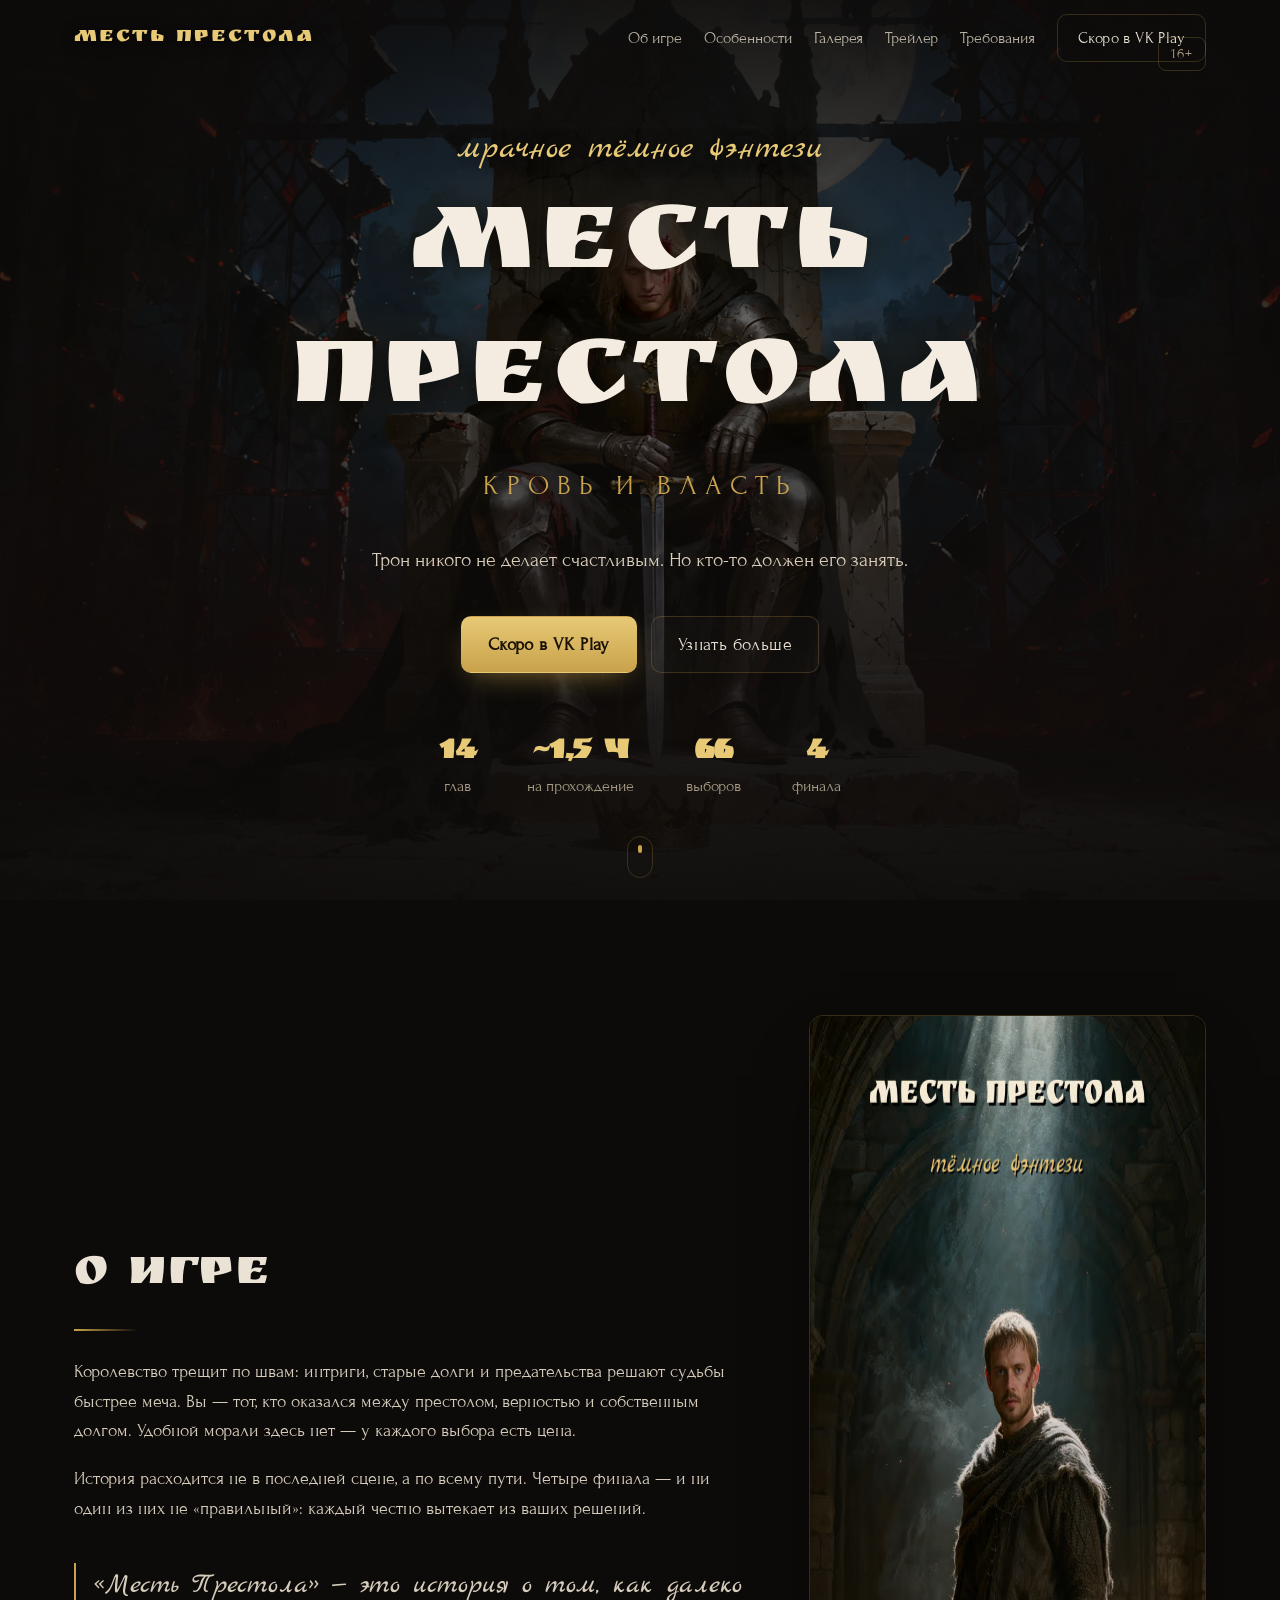
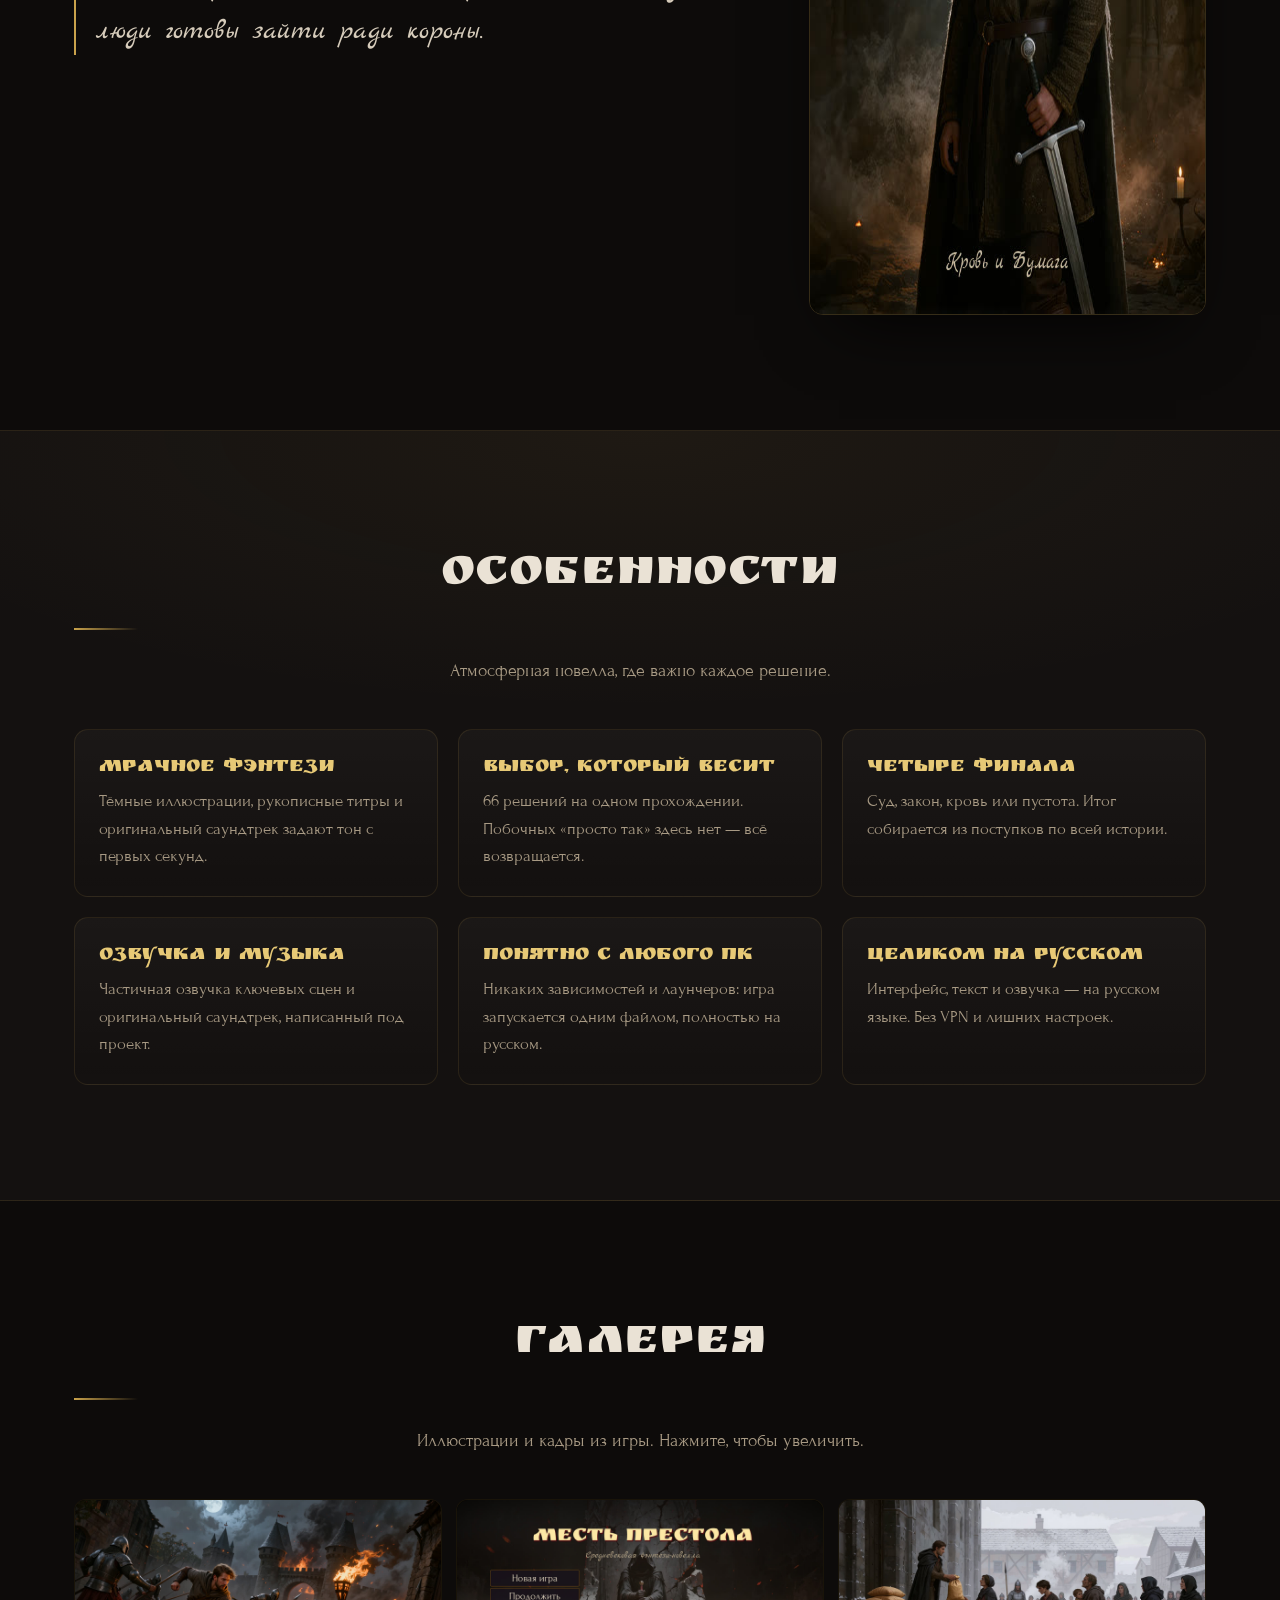
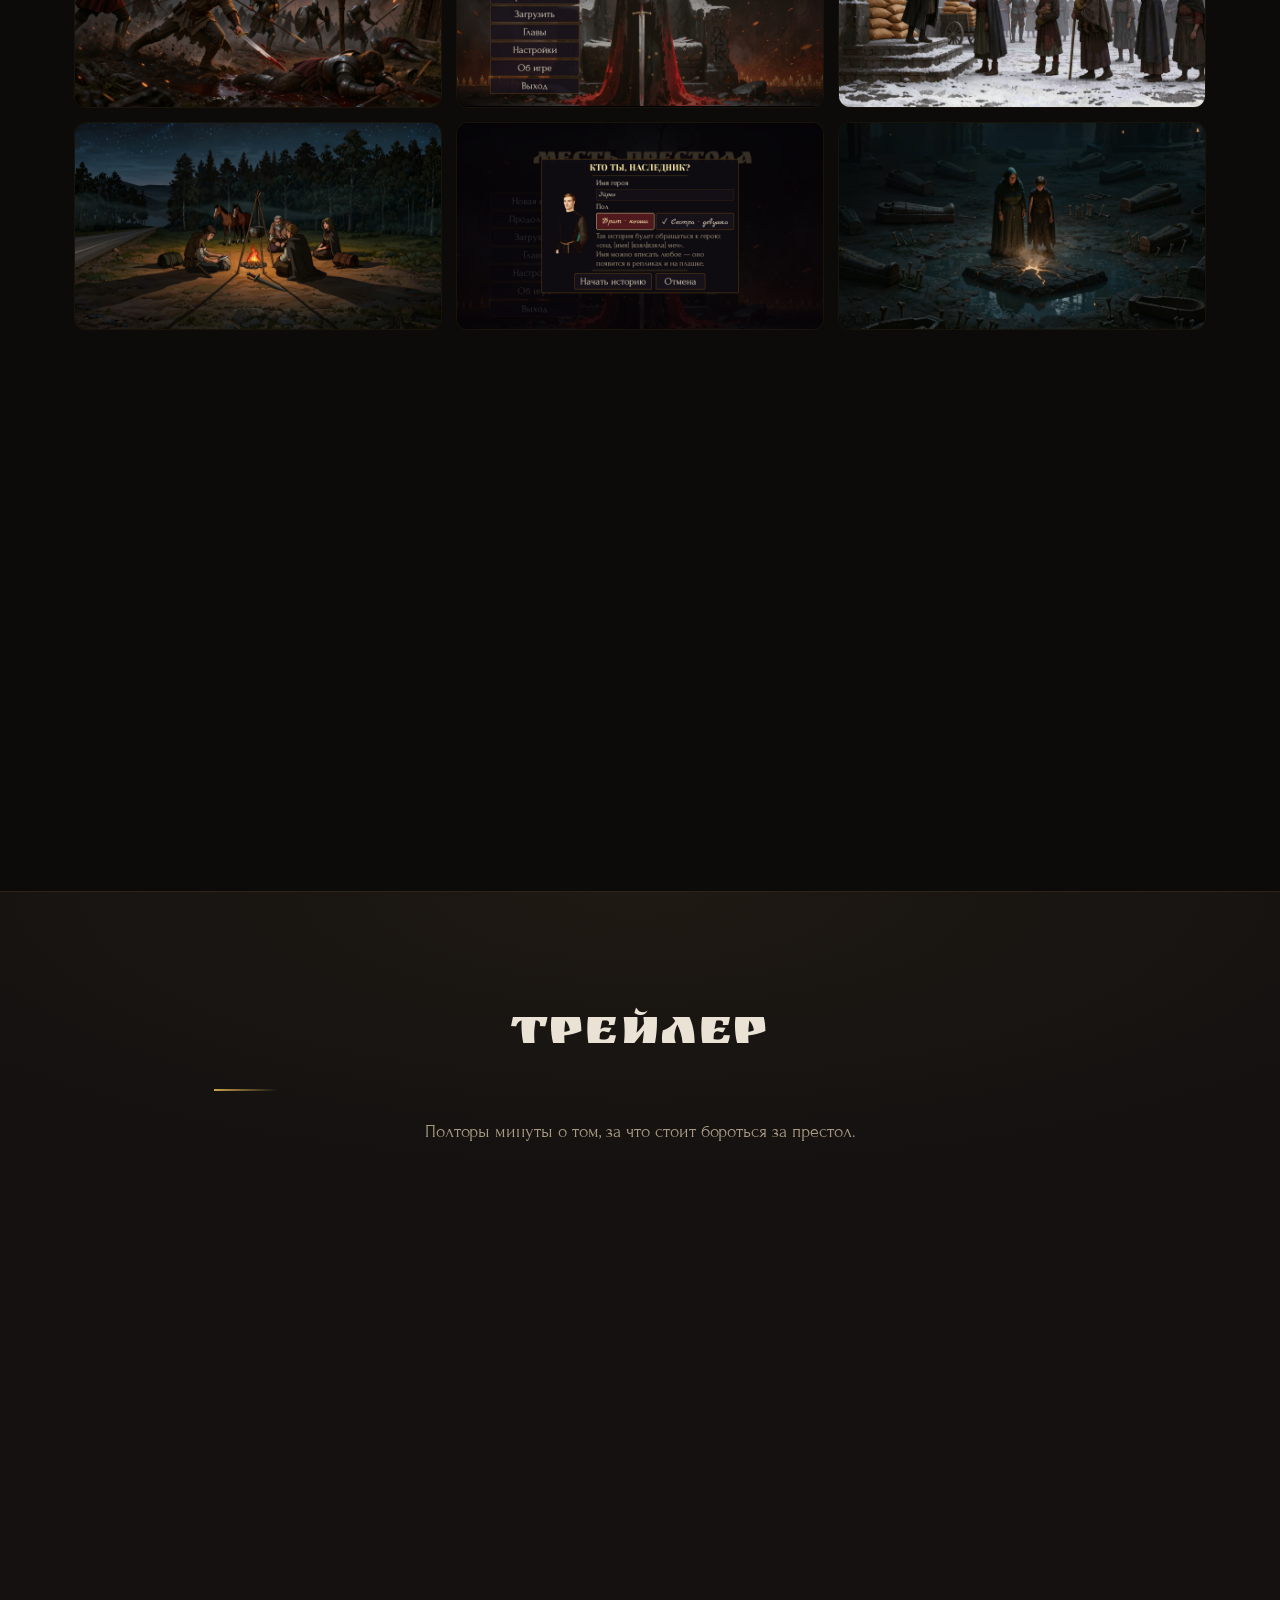
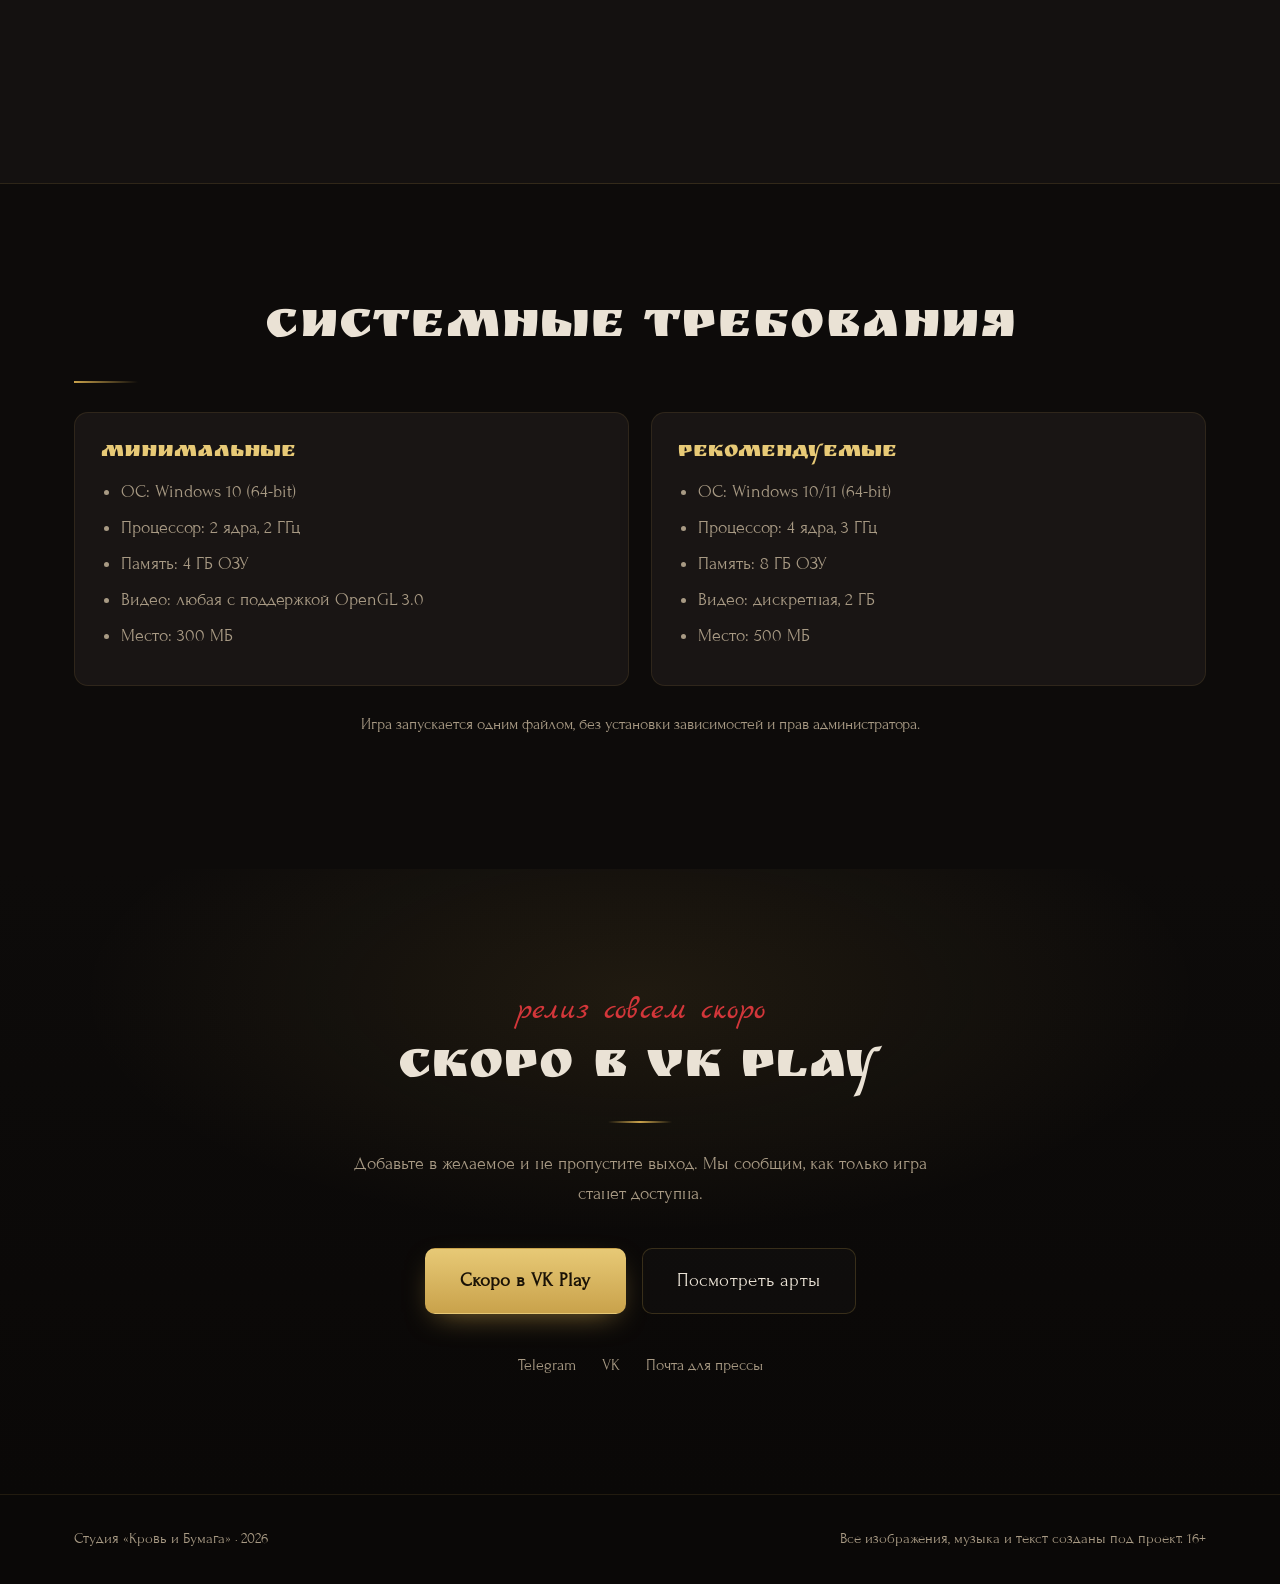
==== index.html @ c8315a7a "Сайт игры Месть Престола: лендинг, арты, трейлер" ====
<!DOCTYPE html>
<html lang="ru">
<head>
<meta charset="utf-8">
<meta name="viewport" content="width=device-width, initial-scale=1">
<title>Месть Престола — визуальная новелла в мрачном тёмном фэнтези</title>
<meta name="description" content="«Месть Престола» — визуальная новелла в мрачном тёмном фэнтези. 14 глав, 66 выборов, 4 финала. Скоро на ПК в VK Play. Студия «Кровь и Бумага».">
<meta name="theme-color" content="#0d0b0a">

<meta property="og:type" content="website">
<meta property="og:title" content="Месть Престола — мрачное тёмное фэнтези">
<meta property="og:description" content="14 глав, 66 выборов, 4 финала. Скоро на ПК в VK Play.">
<meta property="og:image" content="assets/img/og.jpg">
<meta property="og:locale" content="ru_RU">
<meta name="twitter:card" content="summary_large_image">

<link rel="icon" href="assets/img/favicon.png" type="image/png">
<link rel="preload" as="image" href="assets/img/hero.jpg">
<link rel="stylesheet" href="styles.css">
</head>
<body>

<header class="site-header" id="siteHeader">
  <div class="wrap header-inner">
    <a class="logo" href="#top">МЕСТЬ&nbsp;ПРЕСТОЛА</a>
    <nav class="nav" id="nav">
      <a href="#about">Об игре</a>
      <a href="#features">Особенности</a>
      <a href="#gallery">Галерея</a>
      <a href="#trailer">Трейлер</a>
      <a href="#req">Требования</a>
    </nav>
    <a class="btn btn-head" href="#soon">Скоро в VK Play</a>
    <button class="burger" id="burger" aria-label="Меню" aria-expanded="false">
      <span></span><span></span><span></span>
    </button>
  </div>
</header>

<main id="top">

  <!-- HERO -->
  <section class="hero" id="hero">
    <div class="hero-bg">
      <img src="assets/img/hero.jpg" alt="Герой «Мести Престола» с мечом в тронном зале" width="1920" height="1080" fetchpriority="high">
    </div>
    <div class="hero-shade"></div>
    <div class="wrap hero-inner">
      <div class="badge-age" title="Возрастной рейтинг">16+</div>
      <p class="hero-kicker">мрачное тёмное фэнтези</p>
      <h1 class="hero-title">МЕСТЬ ПРЕСТОЛА</h1>
      <p class="hero-tag">Кровь и Власть</p>
      <p class="hero-sub">Трон никого не делает счастливым. Но кто-то должен его занять.</p>
      <div class="hero-cta">
        <a class="btn btn-primary" href="#soon">Скоро в VK Play</a>
        <a class="btn btn-ghost" href="#about">Узнать больше</a>
      </div>
      <ul class="hero-facts">
        <li><b>14</b> глав</li>
        <li><b>~1,5&nbsp;ч</b> на прохождение</li>
        <li><b>66</b> выборов</li>
        <li><b>4</b> финала</li>
      </ul>
    </div>
    <a class="scroll-hint" href="#about" aria-label="Листать вниз"></a>
  </section>

  <!-- ABOUT -->
  <section class="section" id="about">
    <div class="wrap about-grid">
      <div class="about-text reveal">
        <h2 class="h2">О игре</h2>
        <p>Королевство трещит по швам: интриги, старые долги и предательства решают
          судьбы быстрее меча. Вы — тот, кто оказался между престолом, верностью и
          собственным долгом. Удобной морали здесь нет — у каждого выбора есть цена.</p>
        <p>История расходится не в последней сцене, а по всему пути. Четыре финала —
          и ни один из них не «правильный»: каждый честно вытекает из ваших решений.</p>
        <p class="quote">«Месть Престола» — это история о том, как далеко люди готовы
          зайти ради короны.</p>
      </div>
      <div class="about-card reveal">
        <img src="assets/img/cover.jpg" alt="Обложка игры «Месть Престола»" width="600" height="900" loading="lazy">
      </div>
    </div>
  </section>

  <!-- FEATURES -->
  <section class="section section-alt" id="features">
    <div class="wrap">
      <h2 class="h2 center">Особенности</h2>
      <p class="lead center">Атмосферная новелла, где важно каждое решение.</p>
      <div class="cards">
        <article class="card reveal"><h3>Мрачное фэнтези</h3><p>Тёмные иллюстрации, рукописные титры и оригинальный саундтрек задают тон с первых секунд.</p></article>
        <article class="card reveal"><h3>Выбор, который весит</h3><p>66 решений на одном прохождении. Побочных «просто так» здесь нет — всё возвращается.</p></article>
        <article class="card reveal"><h3>Четыре финала</h3><p>Суд, закон, кровь или пустота. Итог собирается из поступков по всей истории.</p></article>
        <article class="card reveal"><h3>Озвучка и музыка</h3><p>Частичная озвучка ключевых сцен и оригинальный саундтрек, написанный под проект.</p></article>
        <article class="card reveal"><h3>Понятно с любого ПК</h3><p>Никаких зависимостей и лаунчеров: игра запускается одним файлом, полностью на русском.</p></article>
        <article class="card reveal"><h3>Целиком на русском</h3><p>Интерфейс, текст и озвучка — на русском языке. Без VPN и лишних настроек.</p></article>
      </div>
    </div>
  </section>

  <!-- GALLERY -->
  <section class="section" id="gallery">
    <div class="wrap">
      <h2 class="h2 center">Галерея</h2>
      <p class="lead center">Иллюстрации и кадры из игры. Нажмите, чтобы увеличить.</p>
      <div class="gallery">
        <button class="shot reveal" data-full="assets/img/art_battle.jpg"><img src="assets/img/art_battle.jpg" alt="Арт: битва" width="1600" height="904" loading="lazy"></button>
        <button class="shot reveal" data-full="assets/img/shot_menu.jpg"><img src="assets/img/shot_menu.jpg" alt="Главное меню игры" width="1600" height="900" loading="lazy"></button>
        <button class="shot reveal" data-full="assets/img/art_grain.jpg"><img src="assets/img/art_grain.jpg" alt="Арт: раздача зерна" width="1600" height="904" loading="lazy"></button>
        <button class="shot reveal" data-full="assets/img/art_campfire.jpg"><img src="assets/img/art_campfire.jpg" alt="Арт: лагерь у костра" width="1600" height="904" loading="lazy"></button>
        <button class="shot reveal" data-full="assets/img/shot_hero.jpg"><img src="assets/img/shot_hero.jpg" alt="Экран выбора героя" width="1600" height="900" loading="lazy"></button>
        <button class="shot reveal" data-full="assets/img/art_crypt.jpg"><img src="assets/img/art_crypt.jpg" alt="Арт: крипта под троном" width="1600" height="904" loading="lazy"></button>
        <button class="shot reveal" data-full="assets/img/shot_chapters.jpg"><img src="assets/img/shot_chapters.jpg" alt="Экран списка глав" width="1600" height="900" loading="lazy"></button>
        <button class="shot reveal" data-full="assets/img/art_ritual.jpg"><img src="assets/img/art_ritual.jpg" alt="Арт: ритуал" width="1600" height="904" loading="lazy"></button>
        <button class="shot reveal" data-full="assets/img/shot_prolog.jpg"><img src="assets/img/shot_prolog.jpg" alt="Кадр: пролог" width="1600" height="900" loading="lazy"></button>
        <button class="shot reveal" data-full="assets/img/art_dawn.jpg"><img src="assets/img/art_dawn.jpg" alt="Арт: рассвет над королевством" width="1600" height="904" loading="lazy"></button>
        <button class="shot reveal" data-full="assets/img/shot_finalm.jpg"><img src="assets/img/shot_finalm.jpg" alt="Кадр: финал за героя" width="1600" height="900" loading="lazy"></button>
        <button class="shot reveal" data-full="assets/img/shot_finalf.jpg"><img src="assets/img/shot_finalf.jpg" alt="Кадр: финал за героиню" width="1600" height="900" loading="lazy"></button>
      </div>
    </div>
  </section>

  <!-- TRAILER -->
  <section class="section section-alt" id="trailer">
    <div class="wrap narrow">
      <h2 class="h2 center">Трейлер</h2>
      <p class="lead center">Полторы минуты о том, за что стоит бороться за престол.</p>
      <div class="video-wrap reveal">
        <video controls preload="metadata" poster="assets/img/hero.jpg" width="1920" height="1080">
          <source src="assets/trailer.mp4" type="video/mp4">
          Ваш браузер не поддерживает видео. <a href="assets/trailer.mp4">Скачать трейлер</a>.
        </video>
      </div>
    </div>
  </section>

  <!-- REQ -->
  <section class="section" id="req">
    <div class="wrap">
      <h2 class="h2 center">Системные требования</h2>
      <div class="req-grid">
        <div class="req reveal">
          <h3>Минимальные</h3>
          <ul>
            <li>ОС: Windows 10 (64-bit)</li>
            <li>Процессор: 2 ядра, 2 ГГц</li>
            <li>Память: 4 ГБ ОЗУ</li>
            <li>Видео: любая с поддержкой OpenGL 3.0</li>
            <li>Место: 300 МБ</li>
          </ul>
        </div>
        <div class="req reveal">
          <h3>Рекомендуемые</h3>
          <ul>
            <li>ОС: Windows 10/11 (64-bit)</li>
            <li>Процессор: 4 ядра, 3 ГГц</li>
            <li>Память: 8 ГБ ОЗУ</li>
            <li>Видео: дискретная, 2 ГБ</li>
            <li>Место: 500 МБ</li>
          </ul>
        </div>
      </div>
      <p class="req-note">Игра запускается одним файлом, без установки зависимостей и прав администратора.</p>
    </div>
  </section>

  <!-- SOON / CTA -->
  <section class="section soon" id="soon">
    <div class="wrap narrow center">
      <p class="soon-kicker">релиз совсем скоро</p>
      <h2 class="h2">Скоро в VK Play</h2>
      <p class="lead">Добавьте в желаемое и не пропустите выход. Мы сообщим, как только игра станет доступна.</p>
      <div class="soon-cta">
        <a class="btn btn-primary btn-lg" href="#" data-placeholder="vkplay">Скоро в VK Play</a>
        <a class="btn btn-ghost btn-lg" href="#gallery">Посмотреть арты</a>
      </div>
      <div class="contacts">
        <a href="#" data-placeholder="tg">Telegram</a>
        <a href="#" data-placeholder="vk">VK</a>
        <a href="#" data-placeholder="mail">Почта для прессы</a>
      </div>
    </div>
  </section>

</main>

<footer class="site-footer">
  <div class="wrap footer-inner">
    <p>Студия «Кровь и Бумага» · 2026</p>
    <p class="muted">Все изображения, музыка и текст созданы под проект. 16+</p>
  </div>
</footer>

<!-- LIGHTBOX -->
<div class="lightbox" id="lightbox" hidden>
  <button class="lb-close" id="lbClose" aria-label="Закрыть">&times;</button>
  <button class="lb-prev" id="lbPrev" aria-label="Предыдущий">&#10094;</button>
  <img id="lbImg" src="" alt="">
  <button class="lb-next" id="lbNext" aria-label="Следующий">&#10095;</button>
</div>

<script src="script.js"></script>
</body>
</html>
---- styles.css ----
/* ===== Месть Престола — лендинг ===== */

@font-face{
  font-family:'Ruslan Display';
  src:url('assets/fonts/RuslanDisplay-Regular.ttf') format('truetype');
  font-display:swap; font-weight:400;
}
@font-face{
  font-family:'Forum';
  src:url('assets/fonts/Forum-Regular.ttf') format('truetype');
  font-display:swap; font-weight:400;
}
@font-face{
  font-family:'Marck Script';
  src:url('assets/fonts/MarckScript-Regular.ttf') format('truetype');
  font-display:swap; font-weight:400;
}

:root{
  --bg:#0d0b0a;
  --bg2:#141110;
  --panel:#191514;
  --ink:#eae2d5;
  --muted:#a89a84;
  --gold:#c9a24b;
  --gold-hi:#e7c976;
  --blood:#7c2022;
  --line:rgba(201,162,75,.22);
  --line-soft:rgba(201,162,75,.12);
  --wrap:1180px;
  --radius:14px;
}

*,*::before,*::after{box-sizing:border-box}
html{scroll-behavior:smooth}
body{
  margin:0;
  background:var(--bg);
  color:var(--ink);
  font-family:'Forum',Georgia,serif;
  font-size:18px;
  line-height:1.65;
  -webkit-font-smoothing:antialiased;
  overflow-x:hidden;
}
img,video{max-width:100%;display:block}
a{color:inherit;text-decoration:none}
button{font:inherit;color:inherit;background:none;border:0;cursor:pointer}

.wrap{width:100%;max-width:var(--wrap);margin:0 auto;padding:0 24px}
.wrap.narrow{max-width:900px}
.center{text-align:center}

h1,h2,h3{font-family:'Ruslan Display','Forum',serif;font-weight:400;line-height:1.12;margin:0 0 .5em}
.h2{font-size:clamp(30px,4.4vw,52px);color:var(--ink);letter-spacing:.5px}
.h2::after{content:'';display:block;width:64px;height:2px;margin-top:.45em;
  background:linear-gradient(90deg,var(--gold),transparent)}
.center .h2::after{margin-left:auto;margin-right:auto;
  background:linear-gradient(90deg,transparent,var(--gold),transparent)}

.lead{color:var(--muted);max-width:60ch;margin:0 auto 2.2em}
.section{padding:clamp(64px,9vw,120px) 0}
.section-alt{background:
  radial-gradient(1200px 400px at 50% 0, rgba(201,162,75,.06), transparent 70%),
  var(--bg2);
  border-top:1px solid var(--line-soft);
  border-bottom:1px solid var(--line-soft)}

/* ---------- Кнопки ---------- */
.btn{
  display:inline-flex;align-items:center;justify-content:center;gap:.5em;
  padding:13px 26px;border-radius:10px;letter-spacing:.4px;
  border:1px solid var(--line);transition:.25s ease;white-space:nowrap;
}
.btn-primary{
  background:linear-gradient(180deg,var(--gold-hi),var(--gold));
  color:#1a1206;font-weight:600;border-color:transparent;
  box-shadow:0 10px 30px -12px rgba(201,162,75,.7);
}
.btn-primary:hover{filter:brightness(1.08);transform:translateY(-2px)}
.btn-ghost{color:var(--ink);background:rgba(255,255,255,.02)}
.btn-ghost:hover{border-color:var(--gold);color:var(--gold-hi)}
.btn-lg{padding:16px 34px;font-size:19px}

/* ---------- Шапка ---------- */
.site-header{
  position:fixed;inset:0 0 auto 0;z-index:60;
  transition:background .3s ease, box-shadow .3s ease, padding .3s ease;
  padding:14px 0;
}
.site-header.solid{
  background:rgba(13,11,10,.92);
  backdrop-filter:blur(10px);
  box-shadow:0 1px 0 var(--line-soft), 0 12px 30px -20px #000;
  padding:8px 0;
}
.header-inner{display:flex;align-items:center;gap:22px}
.logo{
  font-family:'Ruslan Display',serif;font-size:22px;letter-spacing:2px;
  color:var(--gold-hi);text-shadow:0 2px 14px rgba(0,0,0,.8);margin-right:auto;
}
.nav{display:flex;gap:22px;font-size:16px;color:#d9cfbd}
.nav a{opacity:.85;position:relative;padding:4px 0}
.nav a::after{content:'';position:absolute;left:0;right:100%;bottom:0;height:1px;
  background:var(--gold);transition:right .3s ease}
.nav a:hover{opacity:1;color:var(--gold-hi)}
.nav a:hover::after{right:0}
.btn-head{padding:10px 20px;font-size:16px}
.burger{display:none;width:42px;height:34px;position:relative}
.burger span{position:absolute;left:8px;right:8px;height:2px;background:var(--ink);transition:.3s}
.burger span:nth-child(1){top:10px}
.burger span:nth-child(2){top:16px}
.burger span:nth-child(3){top:22px}
.burger[aria-expanded="true"] span:nth-child(1){transform:translateY(6px) rotate(45deg)}
.burger[aria-expanded="true"] span:nth-child(2){opacity:0}
.burger[aria-expanded="true"] span:nth-child(3){transform:translateY(-6px) rotate(-45deg)}

/* ---------- Hero ---------- */
.hero{position:relative;min-height:100svh;display:flex;align-items:center;overflow:hidden}
.hero-bg{position:absolute;inset:0}
.hero-bg img{width:100%;height:100%;object-fit:cover;object-position:center 35%;
  animation:slow 26s ease-in-out infinite alternate}
@keyframes slow{from{transform:scale(1.04)}to{transform:scale(1.12)}}
.hero-shade{position:absolute;inset:0;background:
  radial-gradient(900px 600px at 50% 40%, rgba(13,11,10,.25), rgba(13,11,10,.75) 70%),
  linear-gradient(180deg, rgba(13,11,10,.86) 0%, rgba(13,11,10,.35) 32%, rgba(13,11,10,.9) 100%)}
.hero-inner{position:relative;z-index:2;text-align:center;padding-top:90px;padding-bottom:70px}
.badge-age{position:absolute;top:6px;right:24px;border:1px solid var(--line);
  border-radius:8px;padding:4px 12px;font-size:15px;color:var(--muted);letter-spacing:1px}
.hero-kicker{font-family:'Marck Script',cursive;font-size:clamp(22px,3vw,34px);
  color:var(--gold-hi);margin:0 0 6px;text-shadow:0 2px 18px rgba(0,0,0,.9)}
.hero-title{font-size:clamp(42px,10vw,120px);letter-spacing:4px;margin:0;
  color:#f4ece0;text-shadow:0 4px 40px rgba(0,0,0,.85), 0 0 60px rgba(201,162,75,.18)}
.hero-tag{font-size:clamp(18px,2.6vw,28px);letter-spacing:8px;text-transform:uppercase;
  color:var(--gold);margin:.4em 0 1.2em}
.hero-sub{color:#d8cdba;max-width:56ch;margin:0 auto 2em;font-size:clamp(16px,1.6vw,20px)}
.hero-cta{display:flex;gap:14px;justify-content:center;flex-wrap:wrap}
.hero-facts{list-style:none;display:flex;gap:clamp(18px,4vw,54px);justify-content:center;
  flex-wrap:wrap;margin:clamp(34px,5vw,60px) 0 0;padding:0;color:var(--muted);font-size:16px}
.hero-facts b{display:block;font-family:'Ruslan Display',serif;font-size:clamp(24px,3.4vw,36px);
  color:var(--gold-hi);line-height:1.1}
.scroll-hint{position:absolute;left:50%;bottom:22px;width:26px;height:42px;z-index:2;
  border:1px solid var(--line);border-radius:14px;transform:translateX(-50%)}
.scroll-hint::after{content:'';position:absolute;left:50%;top:8px;width:4px;height:8px;
  margin-left:-2px;border-radius:2px;background:var(--gold);animation:dot 1.8s infinite}
@keyframes dot{0%{opacity:0;transform:translateY(0)}40%{opacity:1}100%{opacity:0;transform:translateY(16px)}}

/* ---------- О игре ---------- */
.about-grid{display:grid;grid-template-columns:1.35fr .8fr;gap:clamp(28px,5vw,64px);align-items:center}
.about-text p{color:#d6ccbb}
.quote{font-family:'Marck Script',cursive;font-size:clamp(21px,2.4vw,28px);
  color:var(--gold-hi);border-left:2px solid var(--gold);padding-left:18px;margin-top:1.4em}
.about-card img{width:100%;border-radius:var(--radius);border:1px solid var(--line);
  box-shadow:0 30px 70px -30px #000}

/* ---------- Карточки ---------- */
.cards{display:grid;grid-template-columns:repeat(3,1fr);gap:20px;margin-top:2.4em}
.card{background:linear-gradient(180deg,rgba(255,255,255,.03),rgba(255,255,255,0));
  border:1px solid var(--line-soft);border-radius:var(--radius);padding:26px 24px;
  transition:.3s ease}
.card:hover{border-color:var(--line);transform:translateY(-4px);
  box-shadow:0 24px 50px -30px #000}
.card h3{font-size:22px;color:var(--gold-hi);margin-bottom:.35em}
.card p{margin:0;color:var(--muted);font-size:16.5px}

/* ---------- Галерея ---------- */
.gallery{display:grid;grid-template-columns:repeat(3,1fr);gap:14px;margin-top:2.4em}
.shot{padding:0;border:1px solid var(--line-soft);border-radius:12px;overflow:hidden;
  background:#000;transition:.3s ease;line-height:0}
.shot img{width:100%;height:auto;transition:.5s ease}
.shot:hover{border-color:var(--gold);transform:translateY(-3px)}
.shot:hover img{transform:scale(1.05)}

/* ---------- Трейлер ---------- */
.video-wrap{border:1px solid var(--line);border-radius:var(--radius);overflow:hidden;
  background:#000;box-shadow:0 30px 70px -34px #000}
.video-wrap video{width:100%;height:auto;display:block}

/* ---------- Требования ---------- */
.req-grid{display:grid;grid-template-columns:1fr 1fr;gap:22px;margin-top:1.6em}
.req{background:var(--panel);border:1px solid var(--line-soft);border-radius:var(--radius);padding:28px 26px}
.req h3{color:var(--gold-hi);font-size:22px}
.req ul{margin:0;padding-left:20px;color:var(--muted)}
.req li{margin:.35em 0}
.req-note{text-align:center;color:var(--muted);margin-top:1.6em;font-size:16px}

/* ---------- Скоро ---------- */
.soon{background:
  radial-gradient(800px 340px at 50% 20%, rgba(201,162,75,.10), transparent 70%),
  linear-gradient(180deg,var(--bg),#0a0807)}
.soon-kicker{font-family:'Marck Script',cursive;font-size:clamp(22px,3vw,32px);
  color:var(--blood);filter:brightness(1.7);margin:0 0 .1em}
.soon .h2{margin-top:0}
.soon-cta{display:flex;gap:16px;justify-content:center;flex-wrap:wrap;margin-top:1.6em}
.contacts{display:flex;gap:26px;justify-content:center;flex-wrap:wrap;margin-top:2.4em;
  color:var(--muted);font-size:16px}
.contacts a:hover{color:var(--gold-hi)}

/* ---------- Подвал ---------- */
.site-footer{border-top:1px solid var(--line-soft);padding:32px 0;background:#0a0807}
.footer-inner{display:flex;justify-content:space-between;gap:14px;flex-wrap:wrap;
  color:var(--muted);font-size:15px}
.footer-inner p{margin:0}

/* ---------- Лайтбокс ---------- */
.lightbox{position:fixed;inset:0;z-index:100;display:flex;align-items:center;justify-content:center;
  background:rgba(8,6,5,.94);padding:5vw}
.lightbox[hidden]{display:none}
.lightbox img{max-width:100%;max-height:88vh;border:1px solid var(--line);border-radius:10px;
  box-shadow:0 40px 90px -40px #000}
.lb-close,.lb-prev,.lb-next{position:absolute;color:var(--gold-hi);font-size:40px;line-height:1;
  padding:10px 16px;opacity:.85;transition:.2s}
.lb-close:hover,.lb-prev:hover,.lb-next:hover{opacity:1;color:#fff}
.lb-close{top:14px;right:18px;font-size:44px}
.lb-prev{left:12px;top:50%;transform:translateY(-50%)}
.lb-next{right:12px;top:50%;transform:translateY(-50%)}

/* ---------- Анимация появления ---------- */
.reveal{opacity:0;transform:translateY(26px);transition:opacity .7s ease, transform .7s ease}
.reveal.in{opacity:1;transform:none}
@media (prefers-reduced-motion:reduce){
  .reveal{opacity:1;transform:none;transition:none}
  .hero-bg img{animation:none}
}

/* ---------- Адаптив ---------- */
@media (max-width:900px){
  .nav,.btn-head{display:none}
  .burger{display:block}
  .nav.open{display:flex;position:absolute;top:100%;left:0;right:0;flex-direction:column;
    gap:0;background:rgba(13,11,10,.98);border-top:1px solid var(--line-soft);padding:8px 24px}
  .nav.open a{padding:14px 0;border-bottom:1px solid var(--line-soft)}
  .about-grid{grid-template-columns:1fr}
  .about-card{max-width:380px;margin:0 auto}
  .cards{grid-template-columns:1fr 1fr}
  .gallery{grid-template-columns:1fr 1fr}
}
@media (max-width:640px){
  body{font-size:17px}
  .wrap{padding:0 18px}
  .badge-age{right:18px}
  .hero-facts{gap:20px 30px}
  .cards,.gallery,.req-grid{grid-template-columns:1fr}
  .hero-cta .btn,.soon-cta .btn{width:100%}
  .footer-inner{flex-direction:column}
}
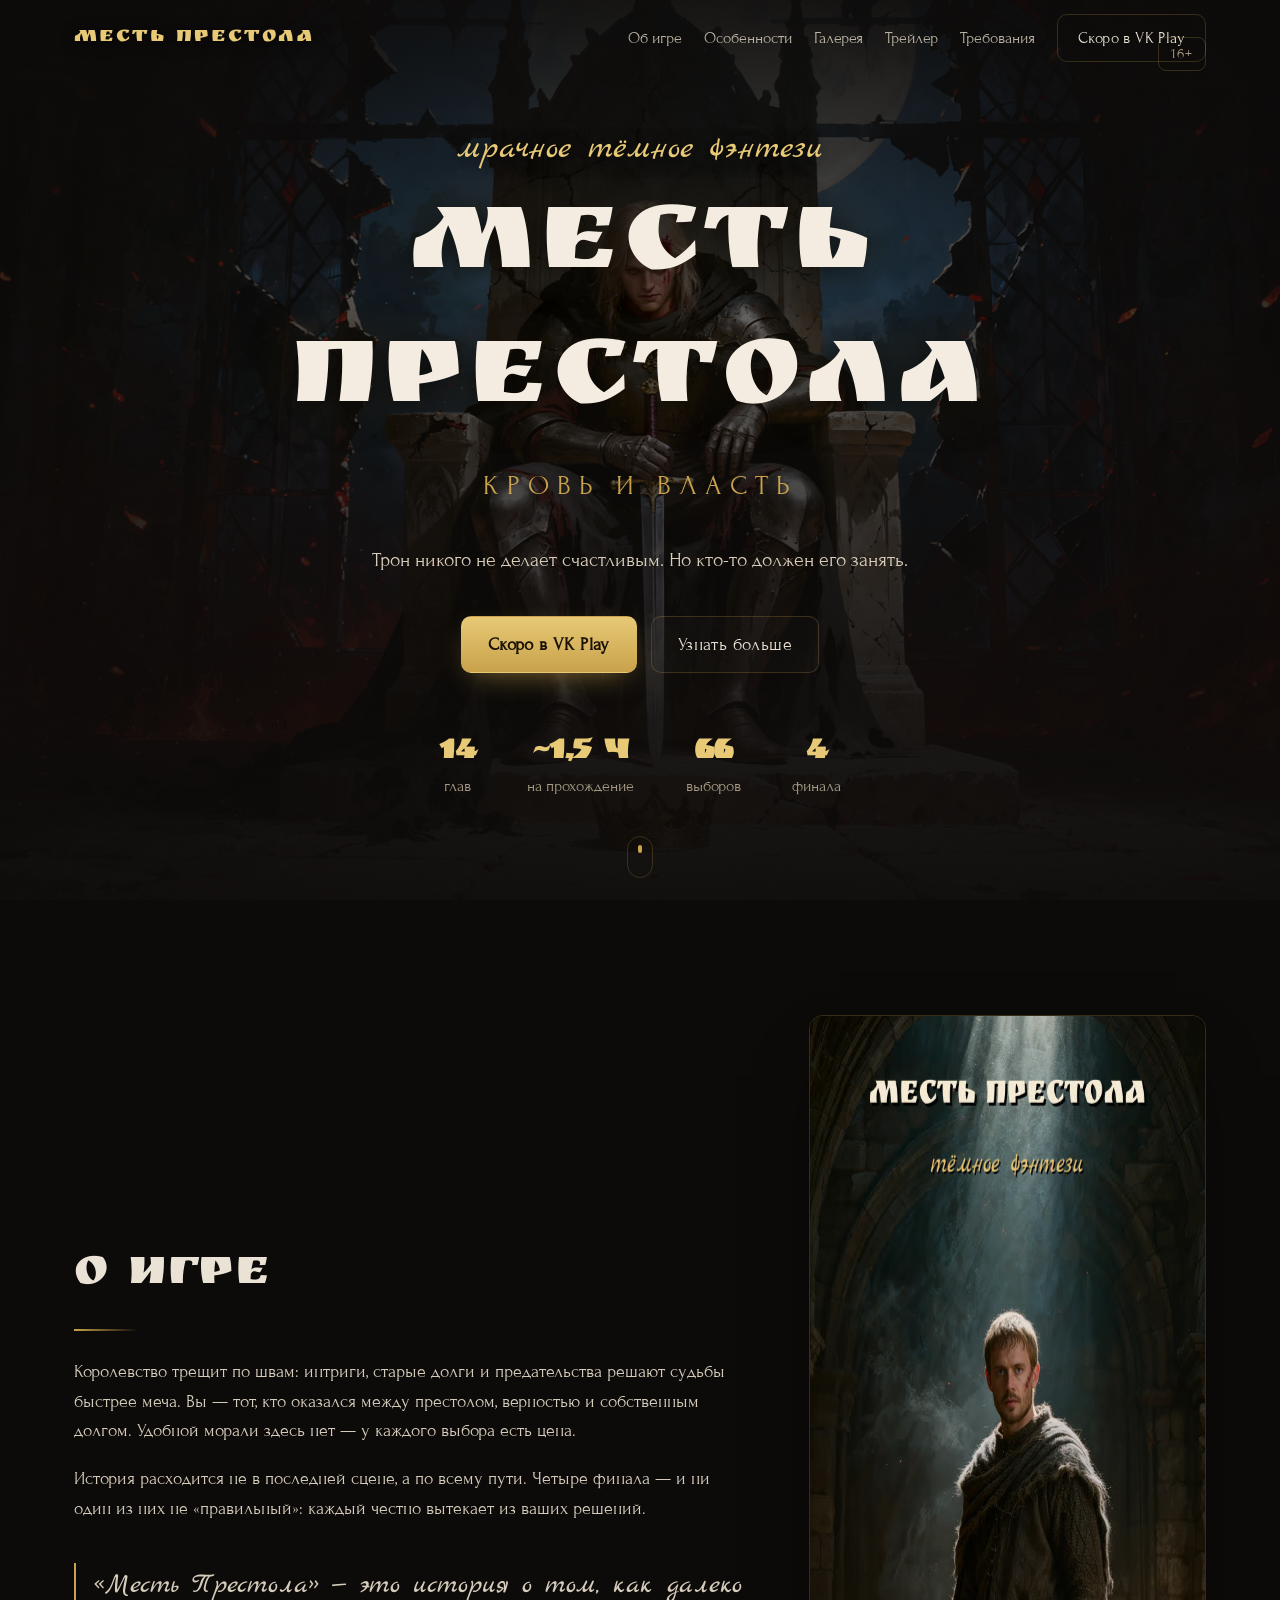
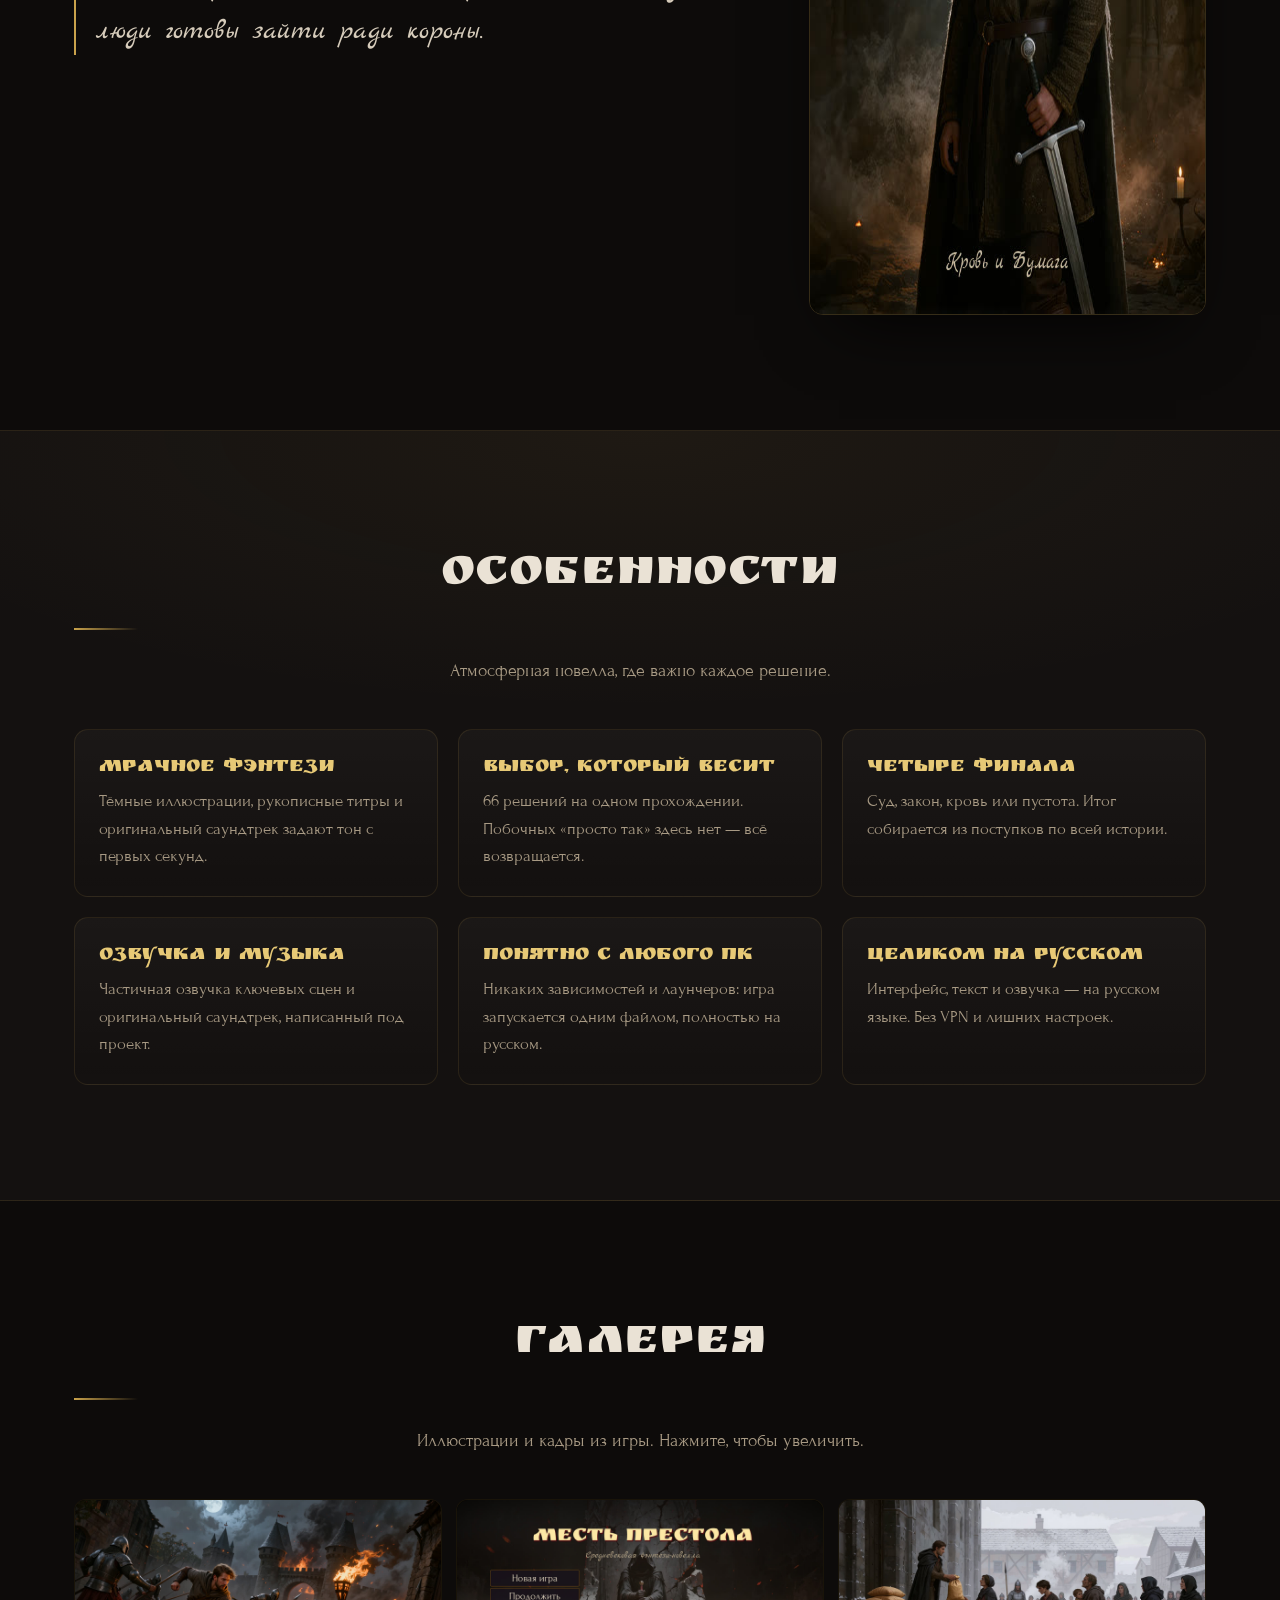
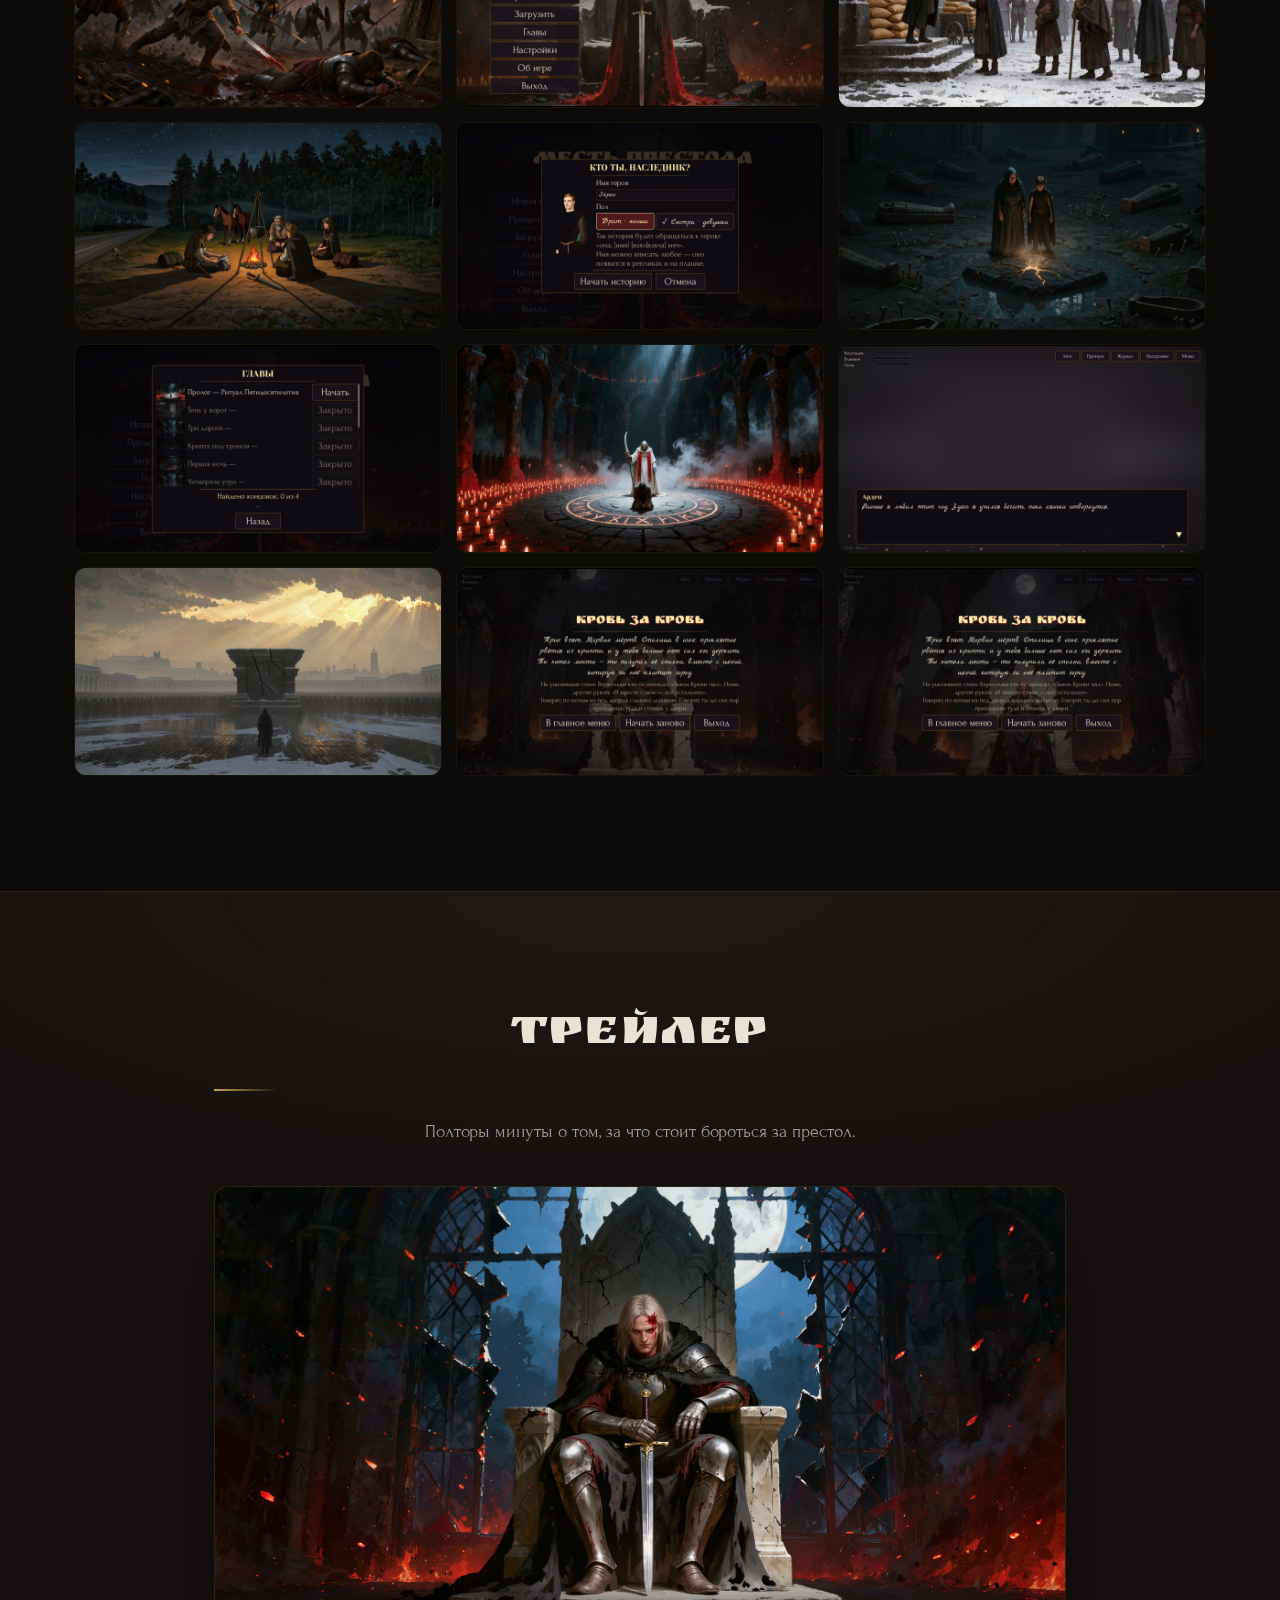
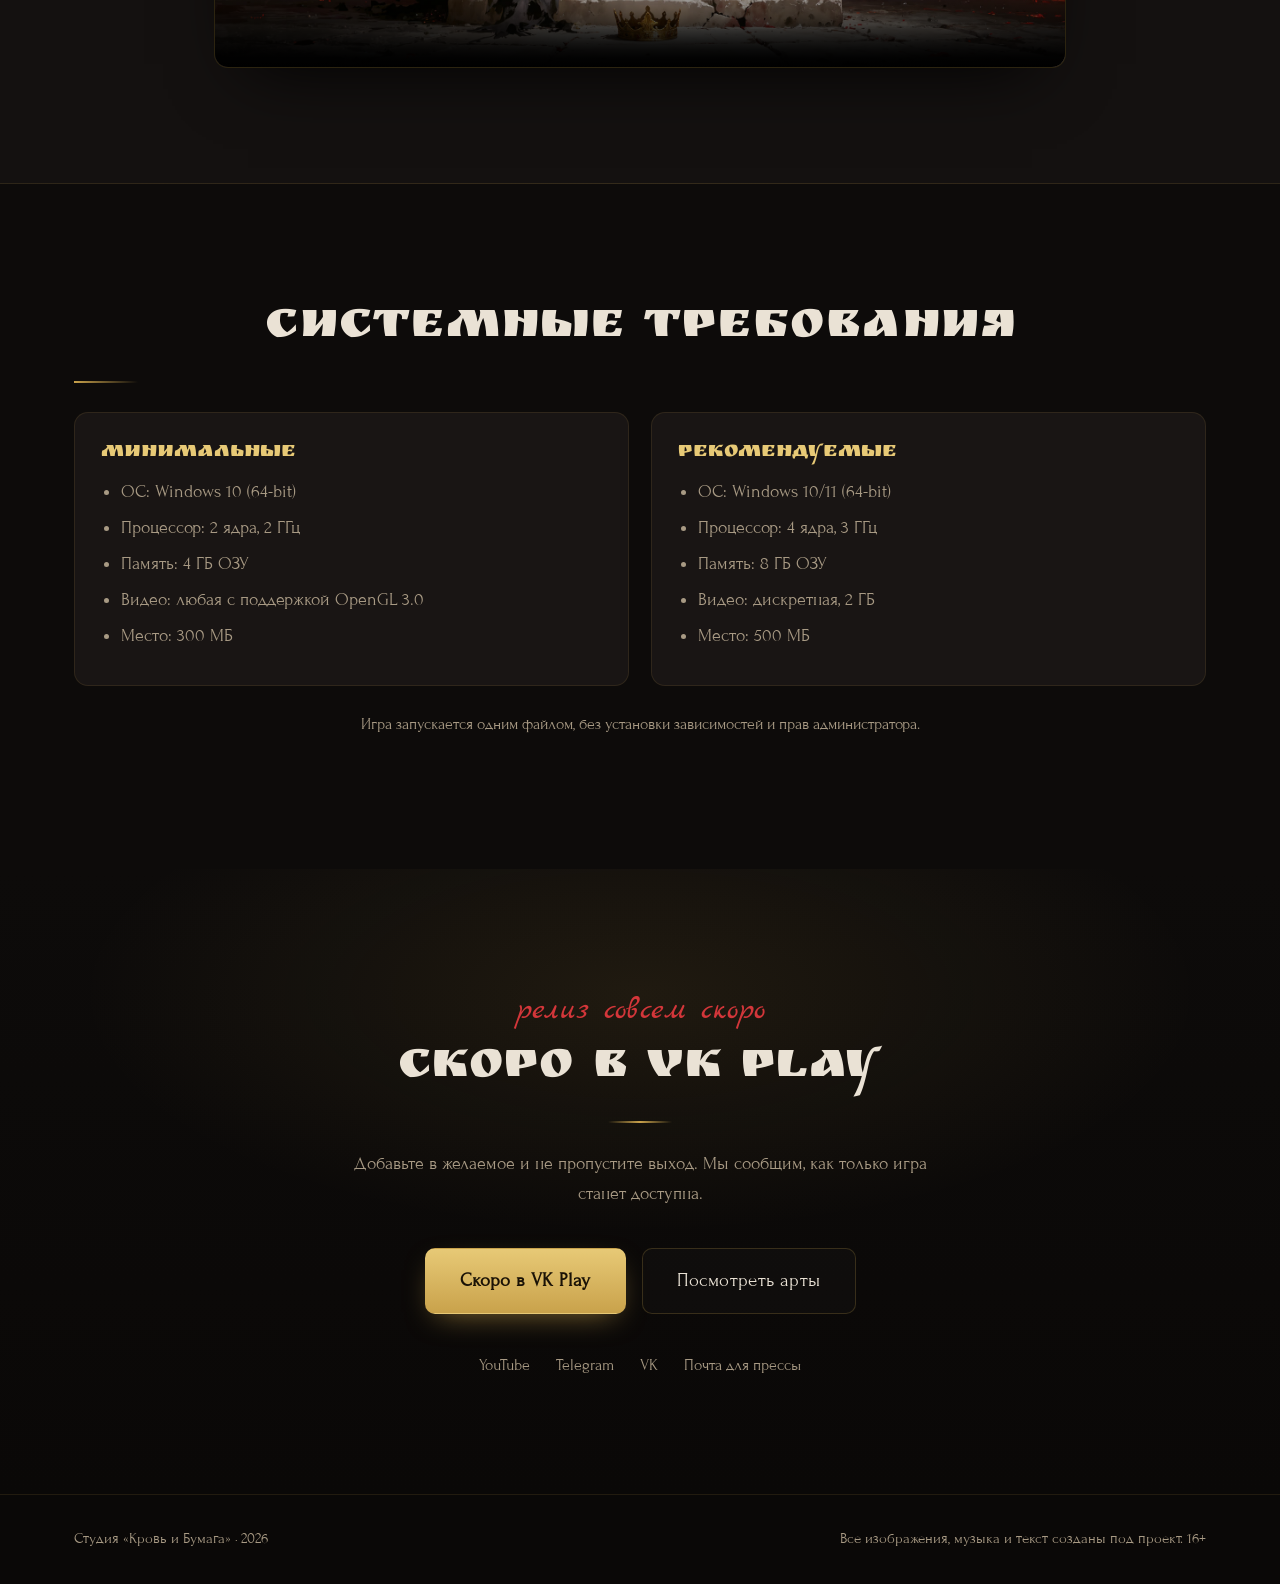
==== commit 08e73713: "Сайт: SEO, карточки для соцсетей, robots.txt, sitemap.xml, страница 404, ссылка на YouTube" ====
--- a/index.html
+++ b/index.html
@@ -6,17 +6,45 @@
 <title>Месть Престола — визуальная новелла в мрачном тёмном фэнтези</title>
 <meta name="description" content="«Месть Престола» — визуальная новелла в мрачном тёмном фэнтези. 14 глав, 66 выборов, 4 финала. Скоро на ПК в VK Play. Студия «Кровь и Бумага».">
 <meta name="theme-color" content="#0d0b0a">
+<link rel="canonical" href="https://mest-prestola.ru/">
 
 <meta property="og:type" content="website">
+<meta property="og:site_name" content="Месть Престола">
+<meta property="og:url" content="https://mest-prestola.ru/">
 <meta property="og:title" content="Месть Престола — мрачное тёмное фэнтези">
 <meta property="og:description" content="14 глав, 66 выборов, 4 финала. Скоро на ПК в VK Play.">
-<meta property="og:image" content="assets/img/og.jpg">
+<meta property="og:image" content="https://mest-prestola.ru/assets/img/og.jpg">
+<meta property="og:image:width" content="1200">
+<meta property="og:image:height" content="630">
 <meta property="og:locale" content="ru_RU">
 <meta name="twitter:card" content="summary_large_image">
+<meta name="twitter:title" content="Месть Престола — мрачное тёмное фэнтези">
+<meta name="twitter:description" content="14 глав, 66 выборов, 4 финала. Скоро на ПК в VK Play.">
+<meta name="twitter:image" content="https://mest-prestola.ru/assets/img/og.jpg">
 
 <link rel="icon" href="assets/img/favicon.png" type="image/png">
+<link rel="apple-touch-icon" href="assets/img/favicon.png">
 <link rel="preload" as="image" href="assets/img/hero.jpg">
 <link rel="stylesheet" href="styles.css">
+
+<script type="application/ld+json">
+{
+  "@context": "https://schema.org",
+  "@type": "VideoGame",
+  "name": "Месть Престола",
+  "alternateName": "The Throne's Revenge",
+  "description": "Визуальная новелла в жанре мрачного тёмного фэнтези: 14 глав, 66 выборов, 4 финала.",
+  "inLanguage": "ru",
+  "genre": ["Visual Novel", "Dark Fantasy"],
+  "gamePlatform": ["PC", "Windows"],
+  "applicationCategory": "Game",
+  "operatingSystem": "Windows 10, Windows 11",
+  "publisher": { "@type": "Organization", "name": "Кровь и Бумага" },
+  "image": "https://mest-prestola.ru/assets/img/og.jpg",
+  "url": "https://mest-prestola.ru/",
+  "contentRating": "16+"
+}
+</script>
 </head>
 <body>
 
@@ -177,6 +205,7 @@
         <a class="btn btn-ghost btn-lg" href="#gallery">Посмотреть арты</a>
       </div>
       <div class="contacts">
+        <a href="https://www.youtube.com/@mest-prestola" target="_blank" rel="noopener">YouTube</a>
         <a href="#" data-placeholder="tg">Telegram</a>
         <a href="#" data-placeholder="vk">VK</a>
         <a href="#" data-placeholder="mail">Почта для прессы</a>
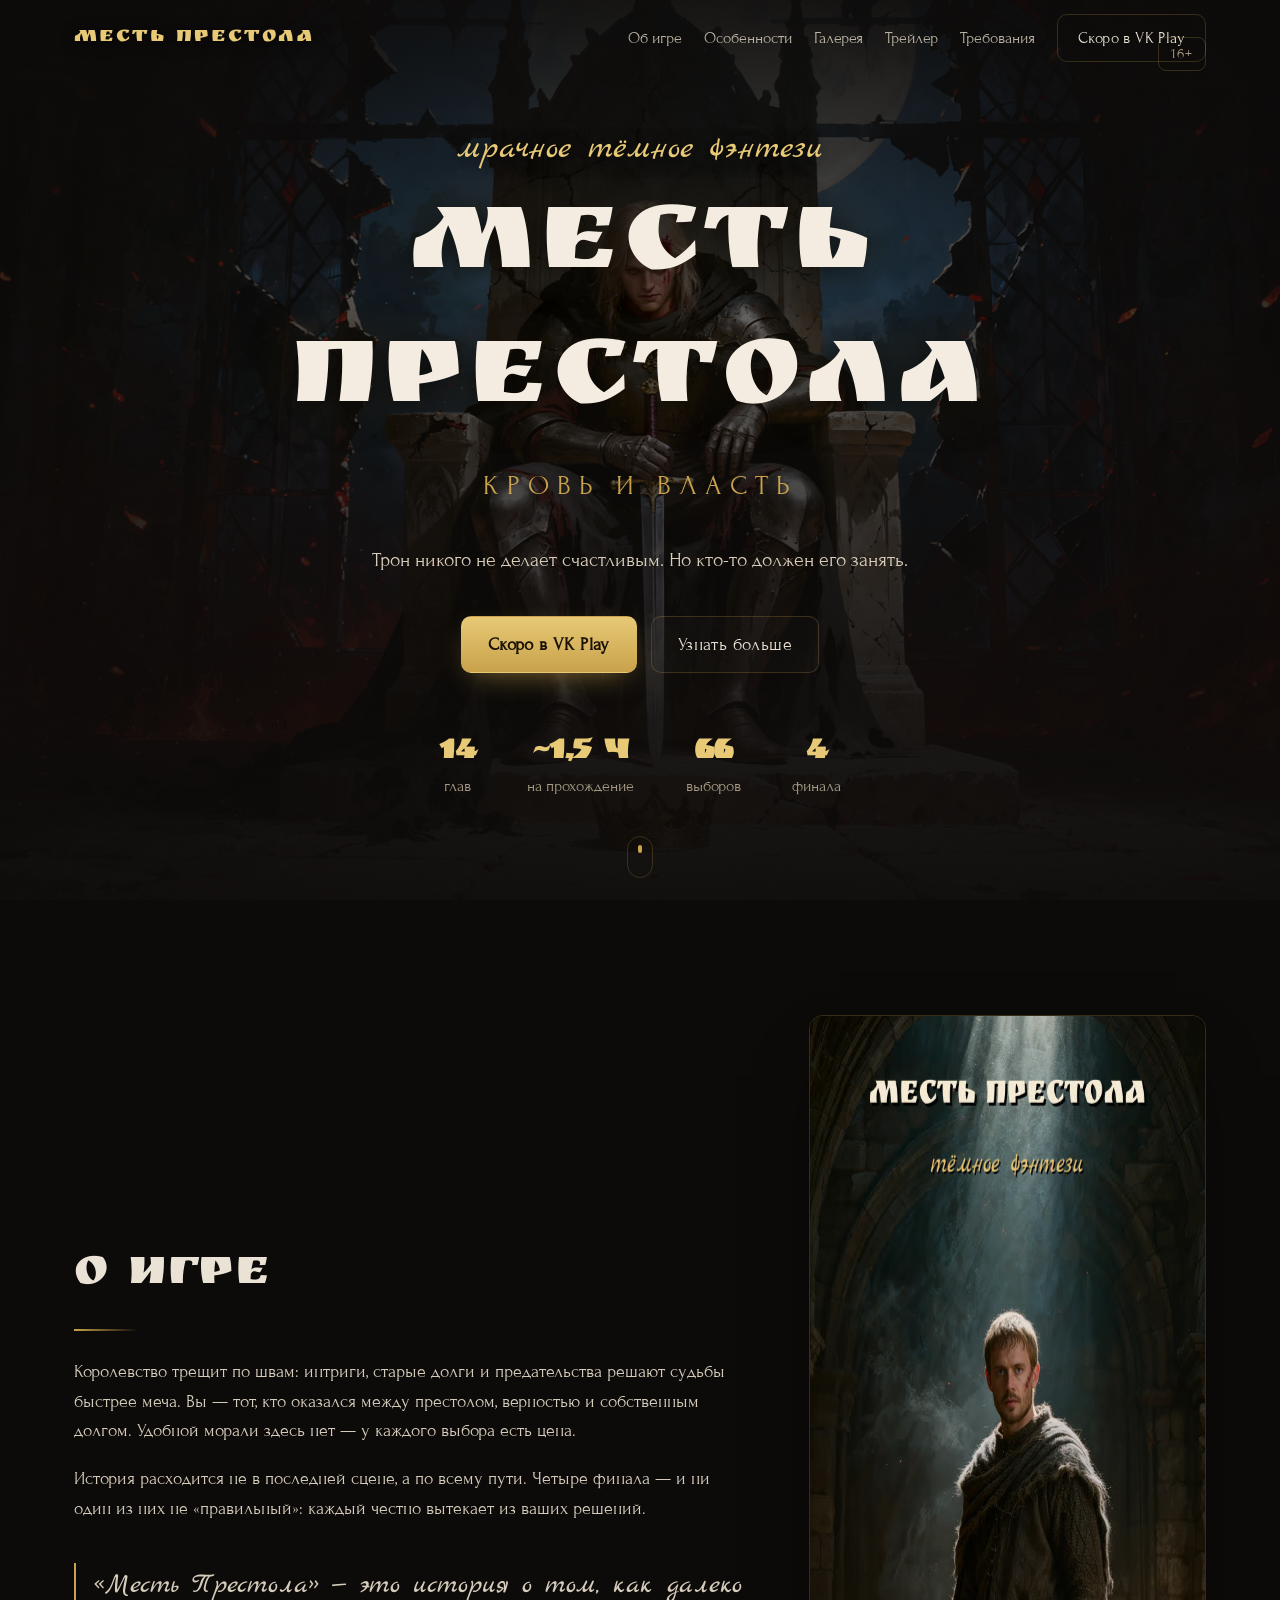
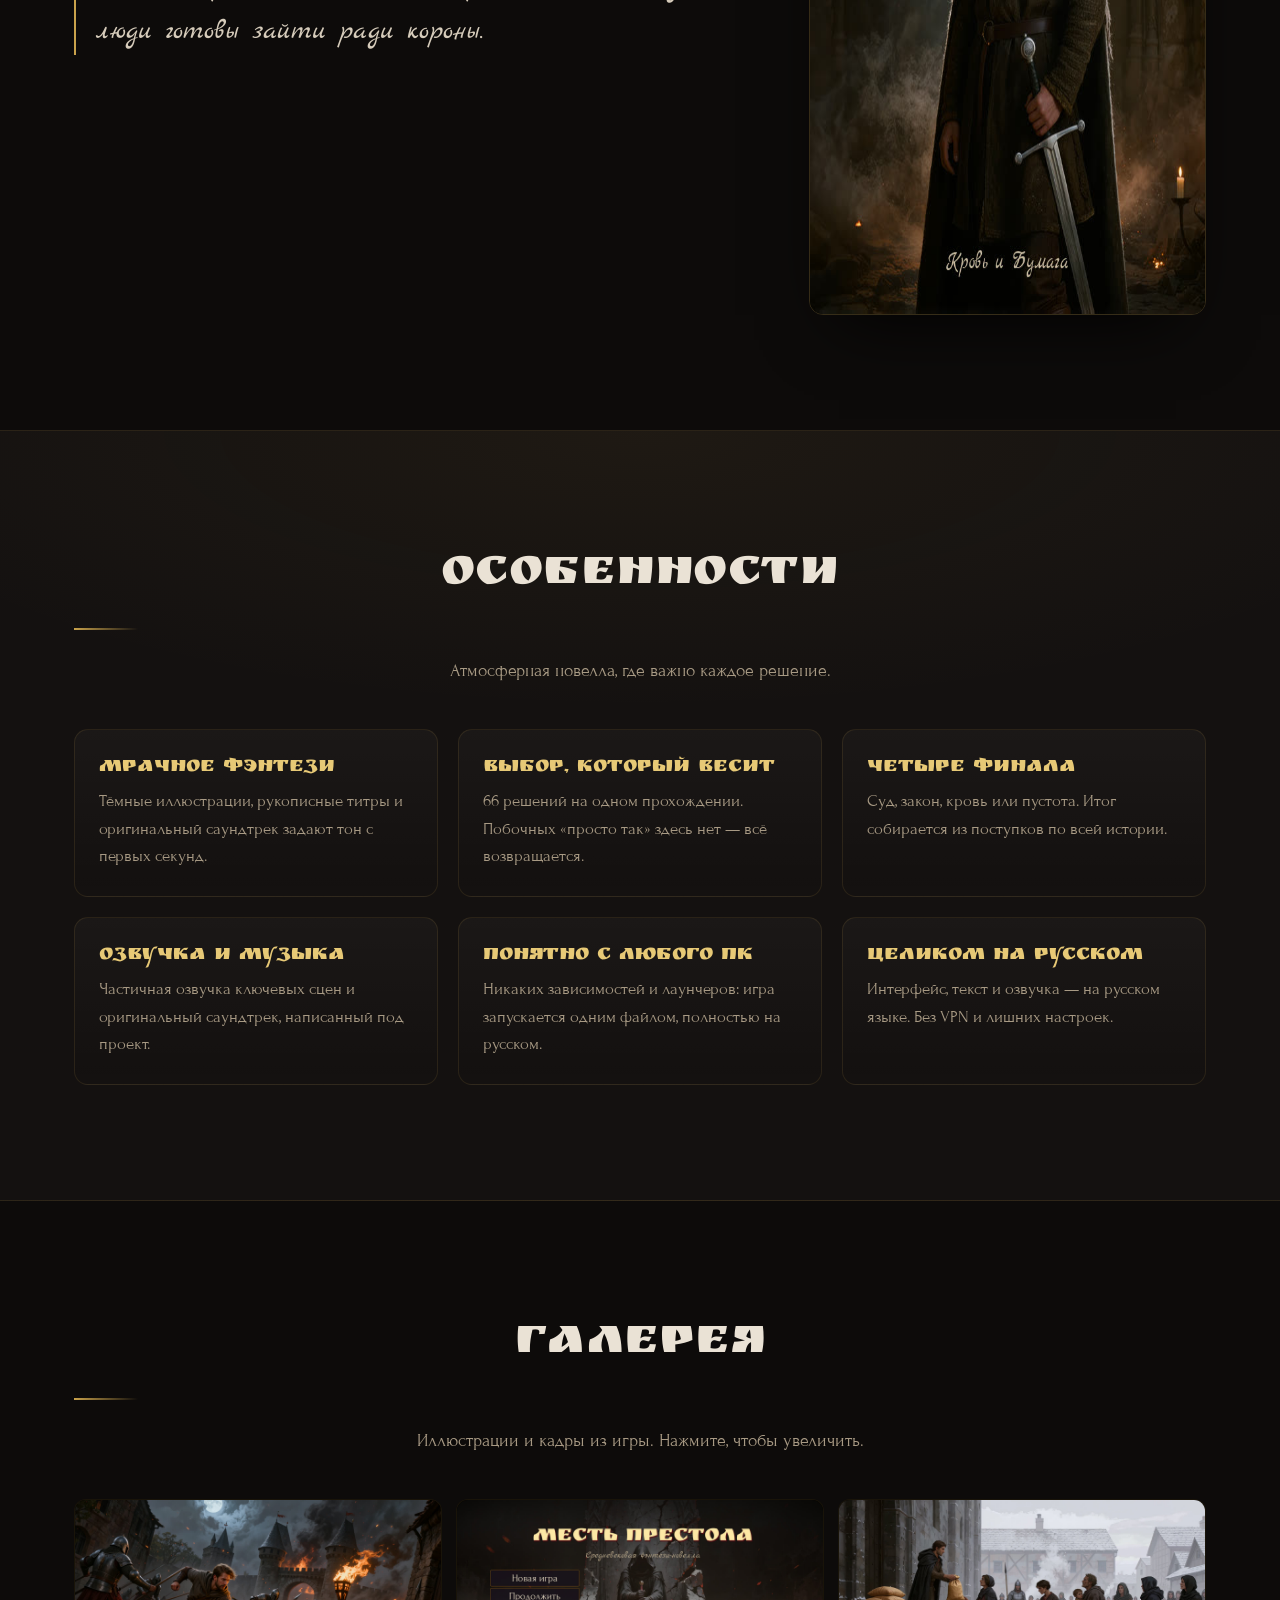
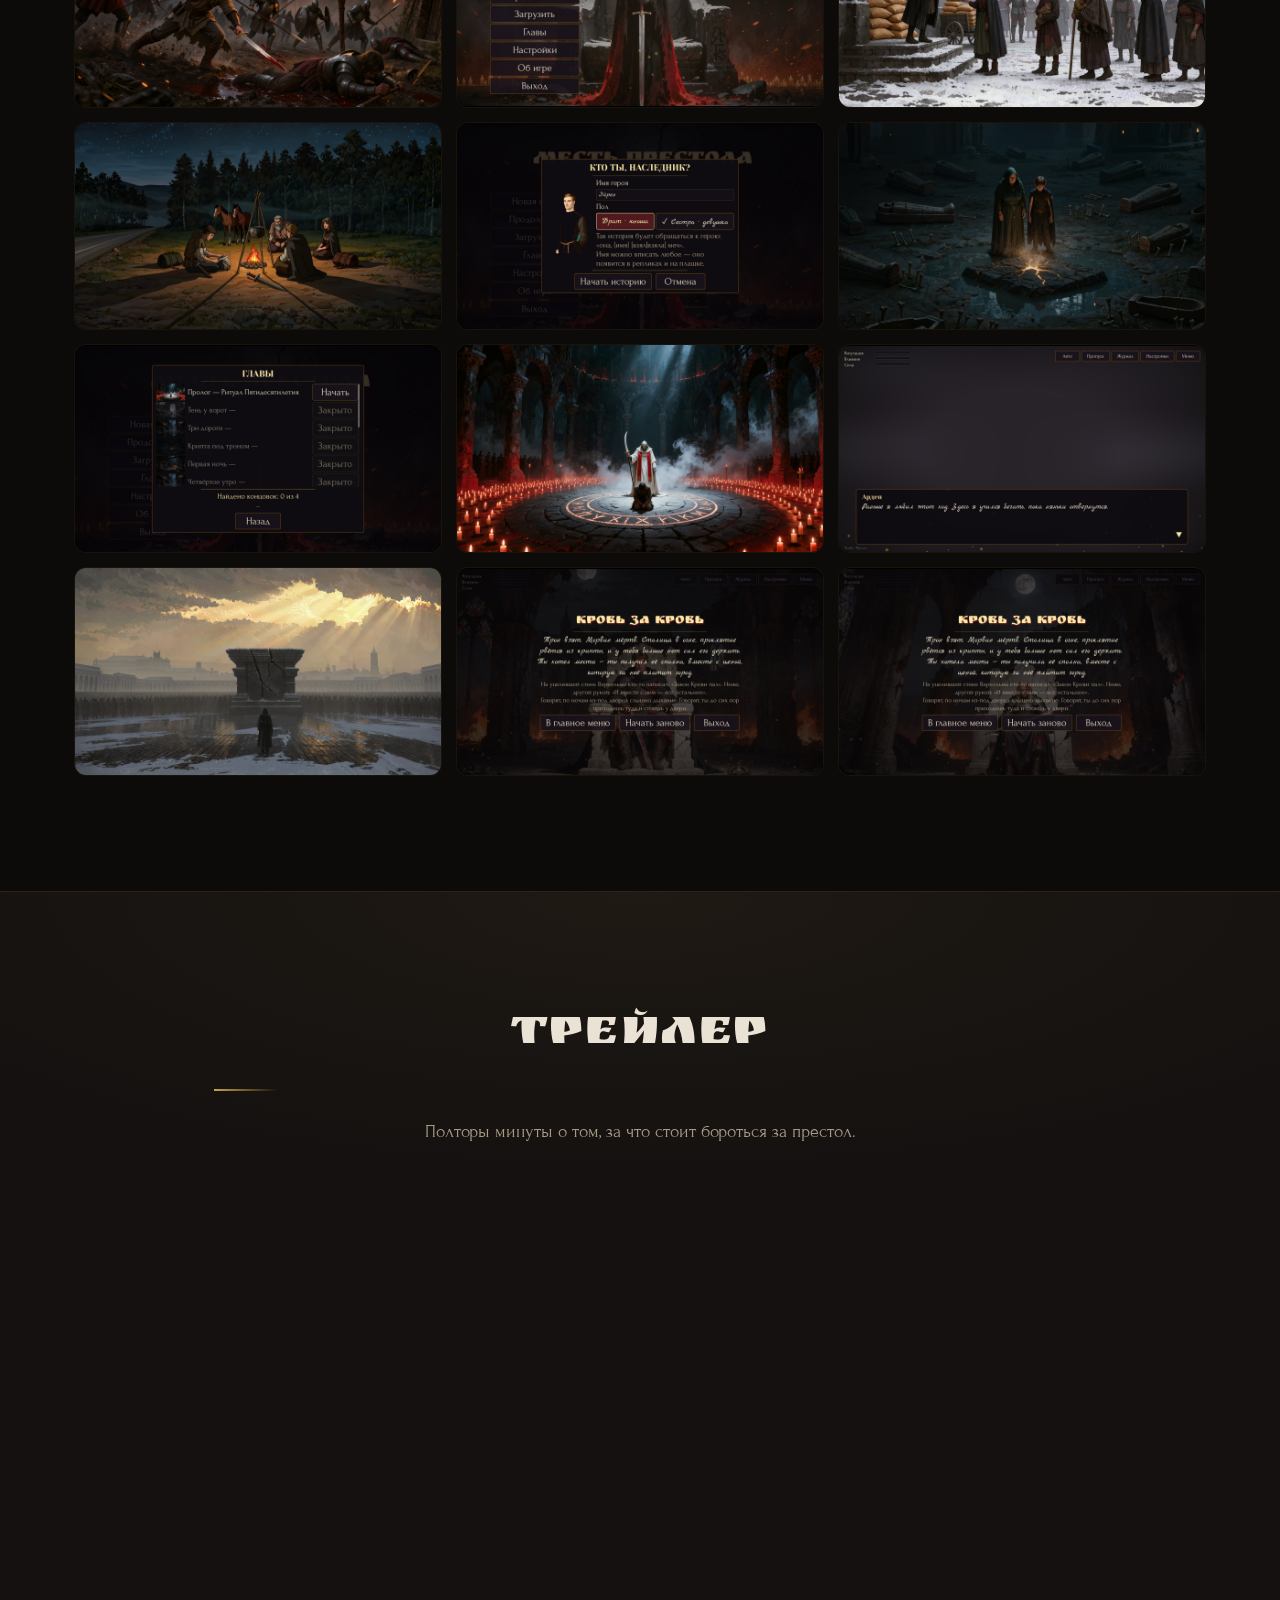
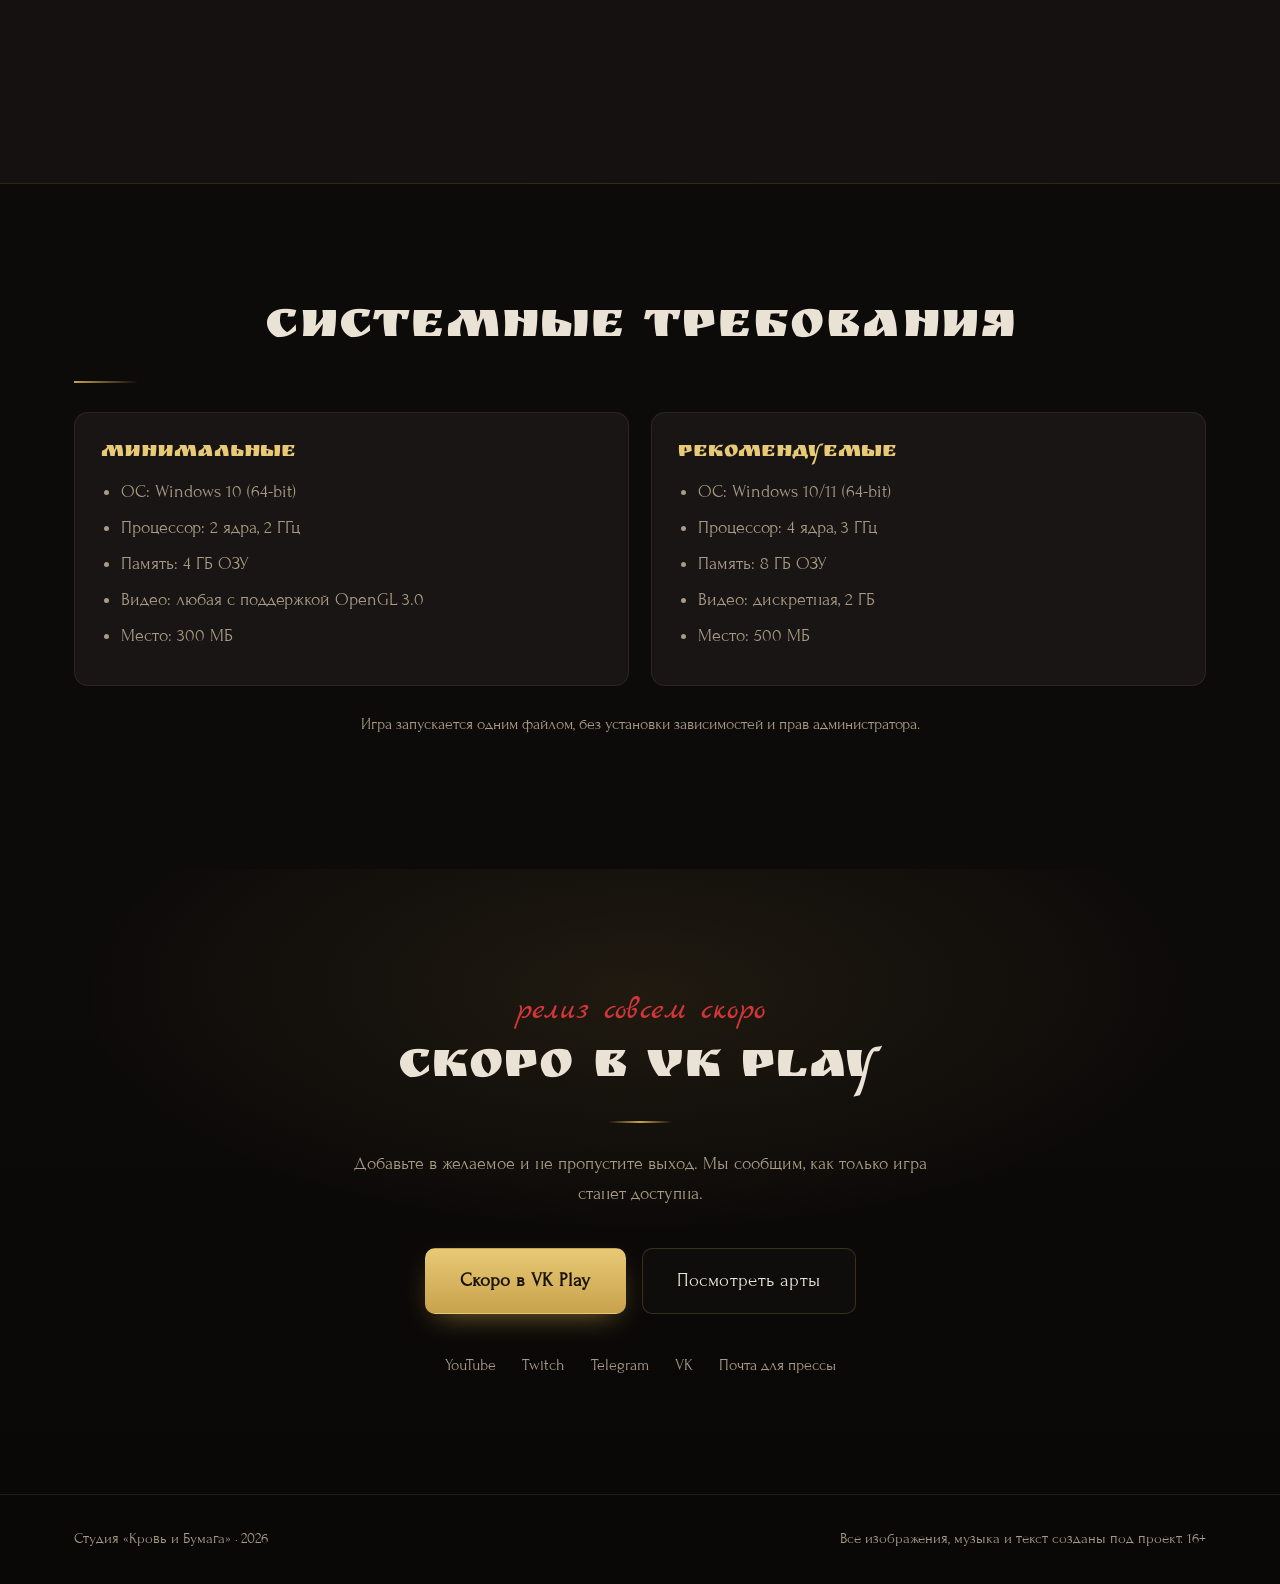
==== commit 74870b3c: "Сайт: ссылка на Twitch в контактах" ====
--- a/index.html
+++ b/index.html
@@ -206,6 +206,7 @@
       </div>
       <div class="contacts">
         <a href="https://www.youtube.com/@mest-prestola" target="_blank" rel="noopener">YouTube</a>
+        <a href="https://www.twitch.tv/mestprestola" target="_blank" rel="noopener">Twitch</a>
         <a href="#" data-placeholder="tg">Telegram</a>
         <a href="#" data-placeholder="vk">VK</a>
         <a href="#" data-placeholder="mail">Почта для прессы</a>
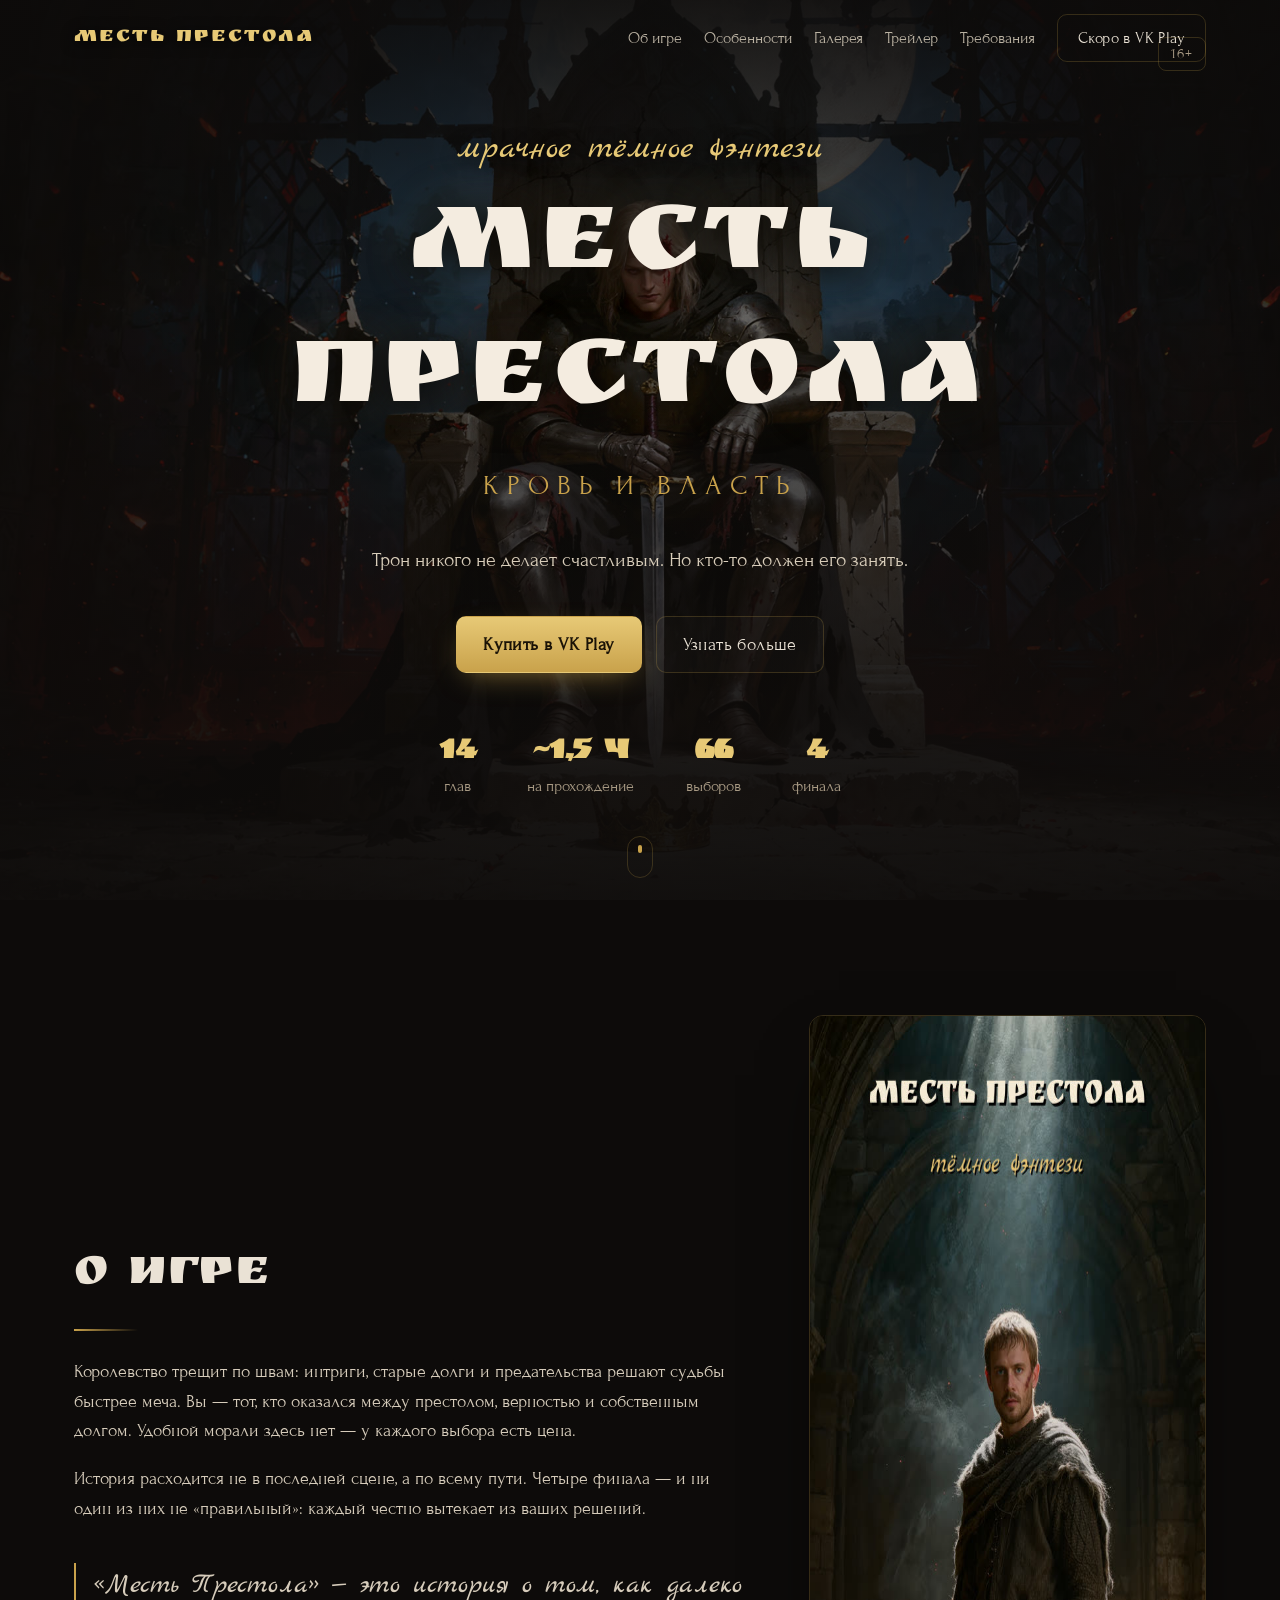
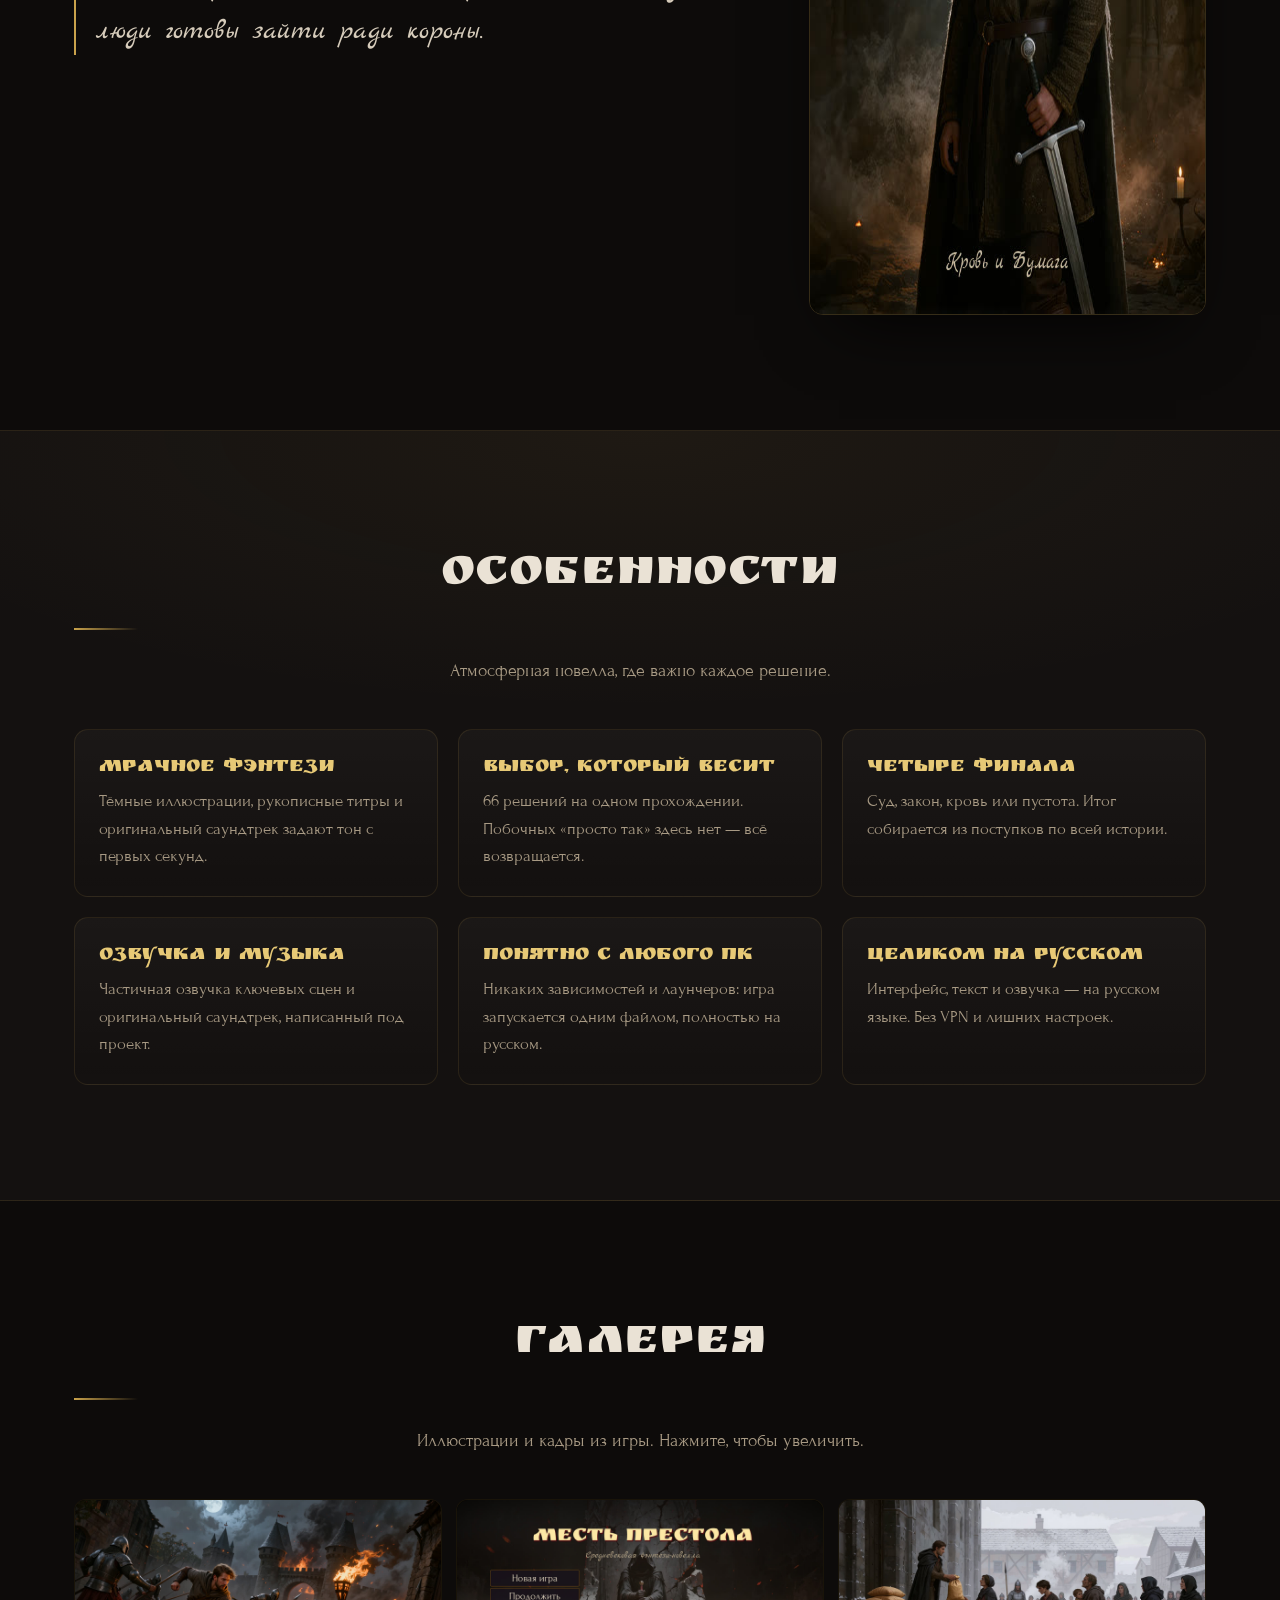
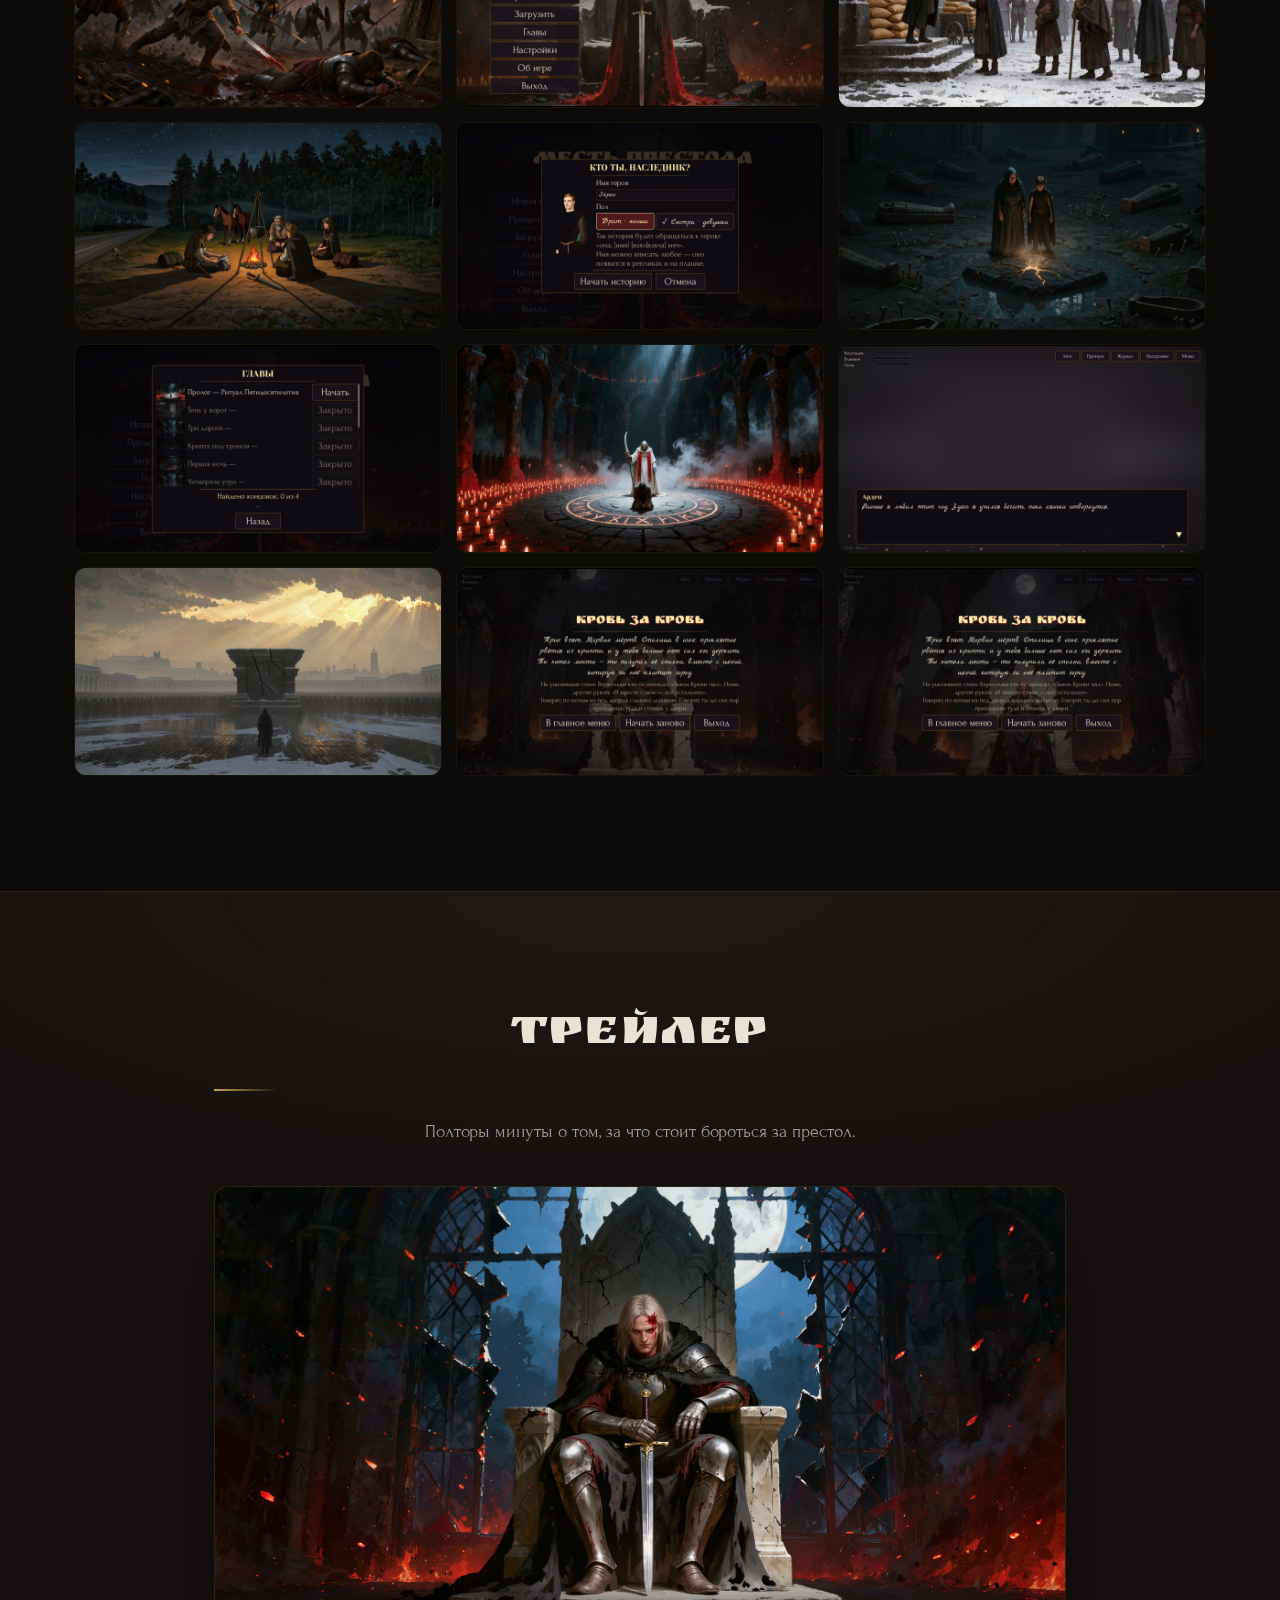
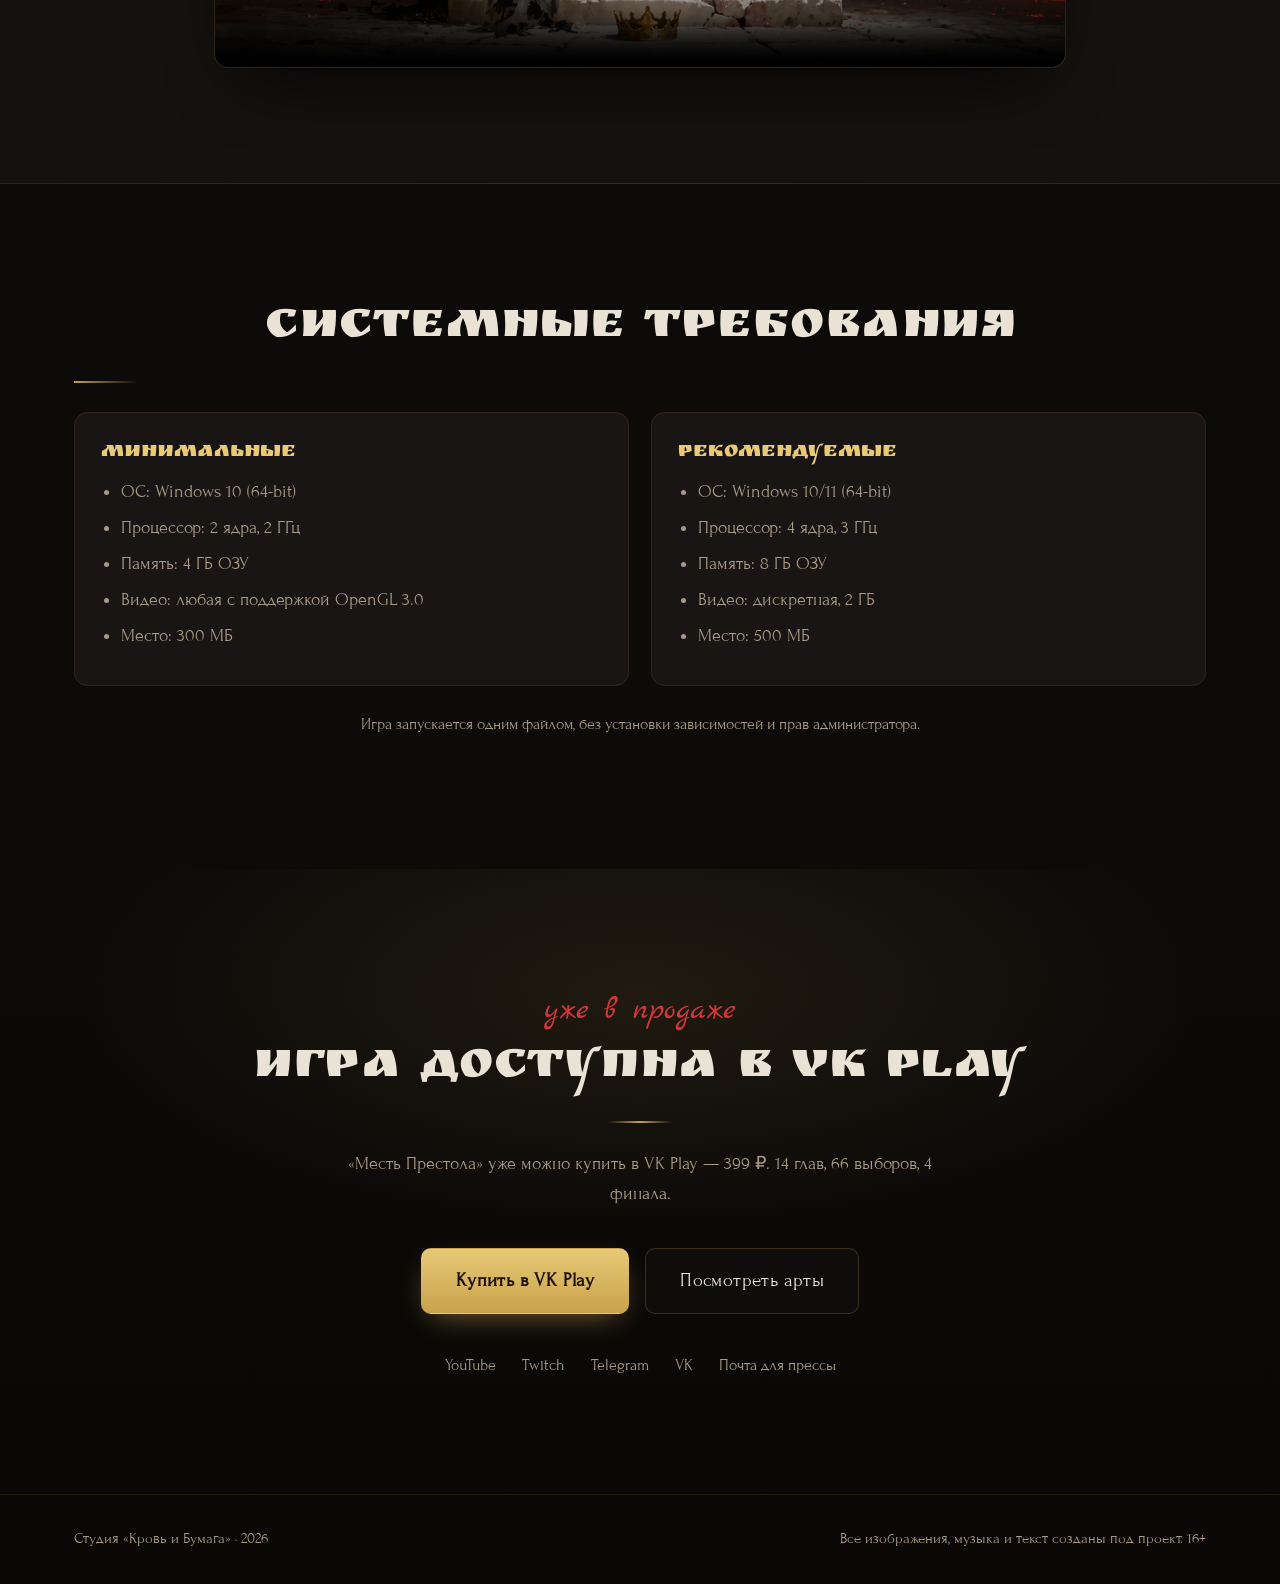
==== commit 27a20bea: "Сайт: игра вышла в VK Play — кнопки ведут на покупку, обновлены тексты" ====
--- a/index.html
+++ b/index.html
@@ -4,7 +4,7 @@
 <meta charset="utf-8">
 <meta name="viewport" content="width=device-width, initial-scale=1">
 <title>Месть Престола — визуальная новелла в мрачном тёмном фэнтези</title>
-<meta name="description" content="«Месть Престола» — визуальная новелла в мрачном тёмном фэнтези. 14 глав, 66 выборов, 4 финала. Скоро на ПК в VK Play. Студия «Кровь и Бумага».">
+<meta name="description" content="«Месть Престола» — визуальная новелла в мрачном тёмном фэнтези. 14 глав, 66 выборов, 4 финала. Уже в VK Play, 399 ₽. Студия «Кровь и Бумага».">
 <meta name="theme-color" content="#0d0b0a">
 <link rel="canonical" href="https://mest-prestola.ru/">
 
@@ -12,14 +12,14 @@
 <meta property="og:site_name" content="Месть Престола">
 <meta property="og:url" content="https://mest-prestola.ru/">
 <meta property="og:title" content="Месть Престола — мрачное тёмное фэнтези">
-<meta property="og:description" content="14 глав, 66 выборов, 4 финала. Скоро на ПК в VK Play.">
+<meta property="og:description" content="14 глав, 66 выборов, 4 финала. Уже в VK Play — 399 ₽.">
 <meta property="og:image" content="https://mest-prestola.ru/assets/img/og.jpg">
 <meta property="og:image:width" content="1200">
 <meta property="og:image:height" content="630">
 <meta property="og:locale" content="ru_RU">
 <meta name="twitter:card" content="summary_large_image">
 <meta name="twitter:title" content="Месть Престола — мрачное тёмное фэнтези">
-<meta name="twitter:description" content="14 глав, 66 выборов, 4 финала. Скоро на ПК в VK Play.">
+<meta name="twitter:description" content="14 глав, 66 выборов, 4 финала. Уже в VK Play — 399 ₽.">
 <meta name="twitter:image" content="https://mest-prestola.ru/assets/img/og.jpg">
 
 <link rel="icon" href="assets/img/favicon.png" type="image/png">
@@ -80,7 +80,7 @@
       <p class="hero-tag">Кровь и Власть</p>
       <p class="hero-sub">Трон никого не делает счастливым. Но кто-то должен его занять.</p>
       <div class="hero-cta">
-        <a class="btn btn-primary" href="#soon">Скоро в VK Play</a>
+        <a class="btn btn-primary" href="https://vkplay.ru/play/game/mest-prestola-50640/" target="_blank" rel="noopener">Купить в VK Play</a>
         <a class="btn btn-ghost" href="#about">Узнать больше</a>
       </div>
       <ul class="hero-facts">
@@ -197,11 +197,11 @@
   <!-- SOON / CTA -->
   <section class="section soon" id="soon">
     <div class="wrap narrow center">
-      <p class="soon-kicker">релиз совсем скоро</p>
-      <h2 class="h2">Скоро в VK Play</h2>
-      <p class="lead">Добавьте в желаемое и не пропустите выход. Мы сообщим, как только игра станет доступна.</p>
+      <p class="soon-kicker">уже в продаже</p>
+      <h2 class="h2">Игра доступна в VK Play</h2>
+      <p class="lead">«Месть Престола» уже можно купить в VK Play — 399 ₽. 14 глав, 66 выборов, 4 финала.</p>
       <div class="soon-cta">
-        <a class="btn btn-primary btn-lg" href="#" data-placeholder="vkplay">Скоро в VK Play</a>
+        <a class="btn btn-primary btn-lg" href="https://vkplay.ru/play/game/mest-prestola-50640/" target="_blank" rel="noopener">Купить в VK Play</a>
         <a class="btn btn-ghost btn-lg" href="#gallery">Посмотреть арты</a>
       </div>
       <div class="contacts">
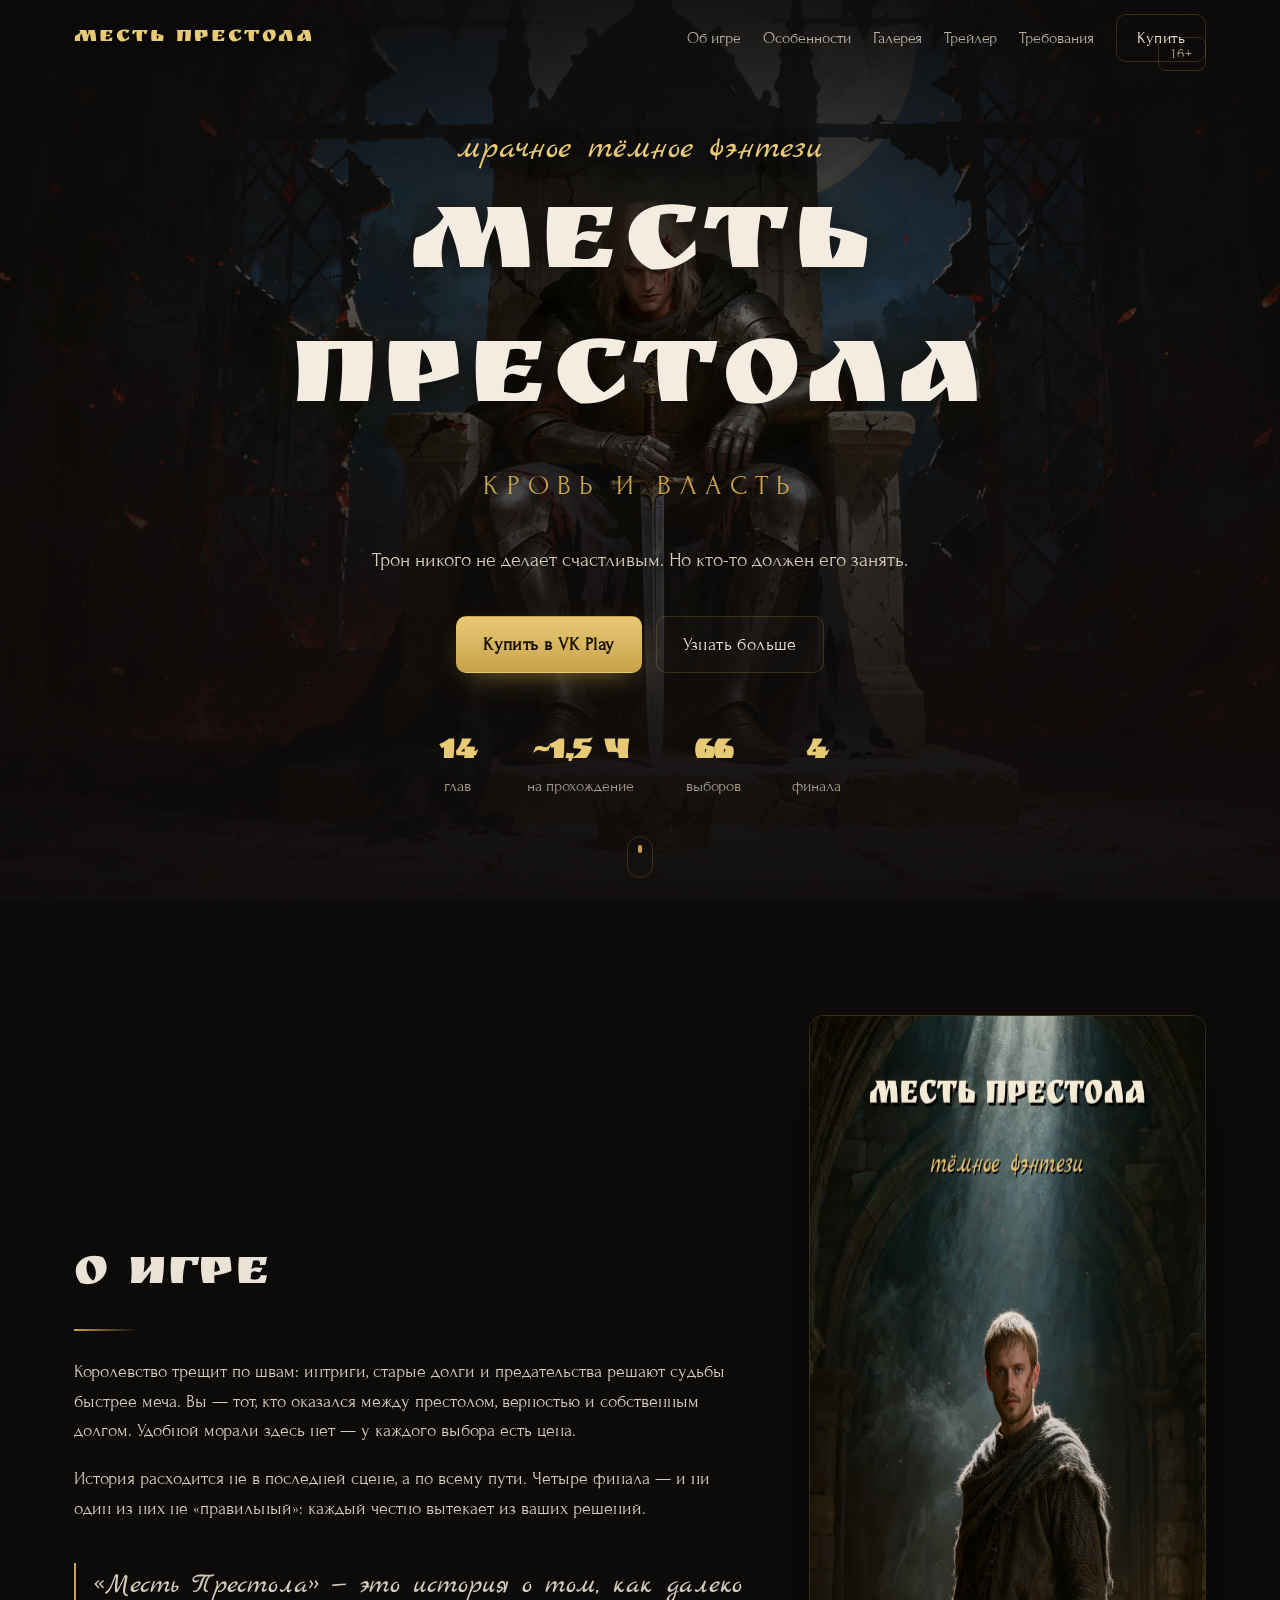
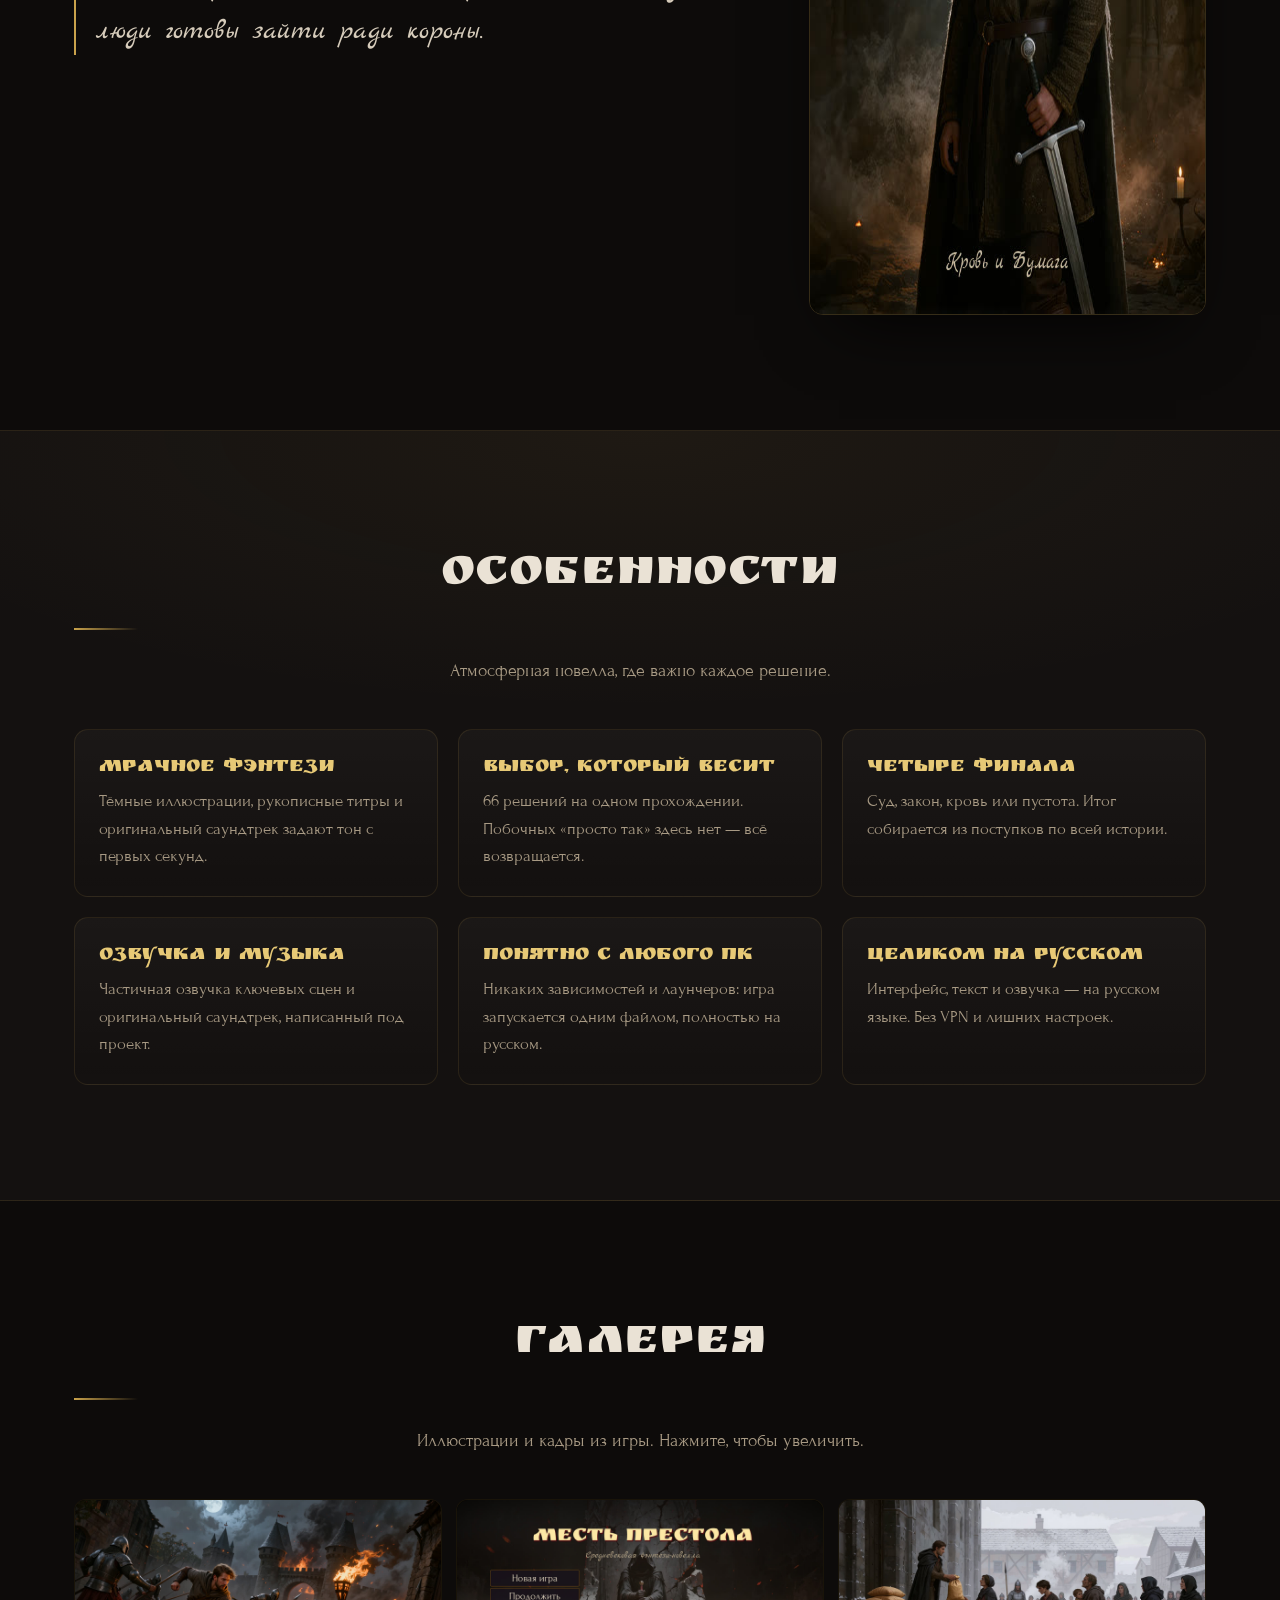
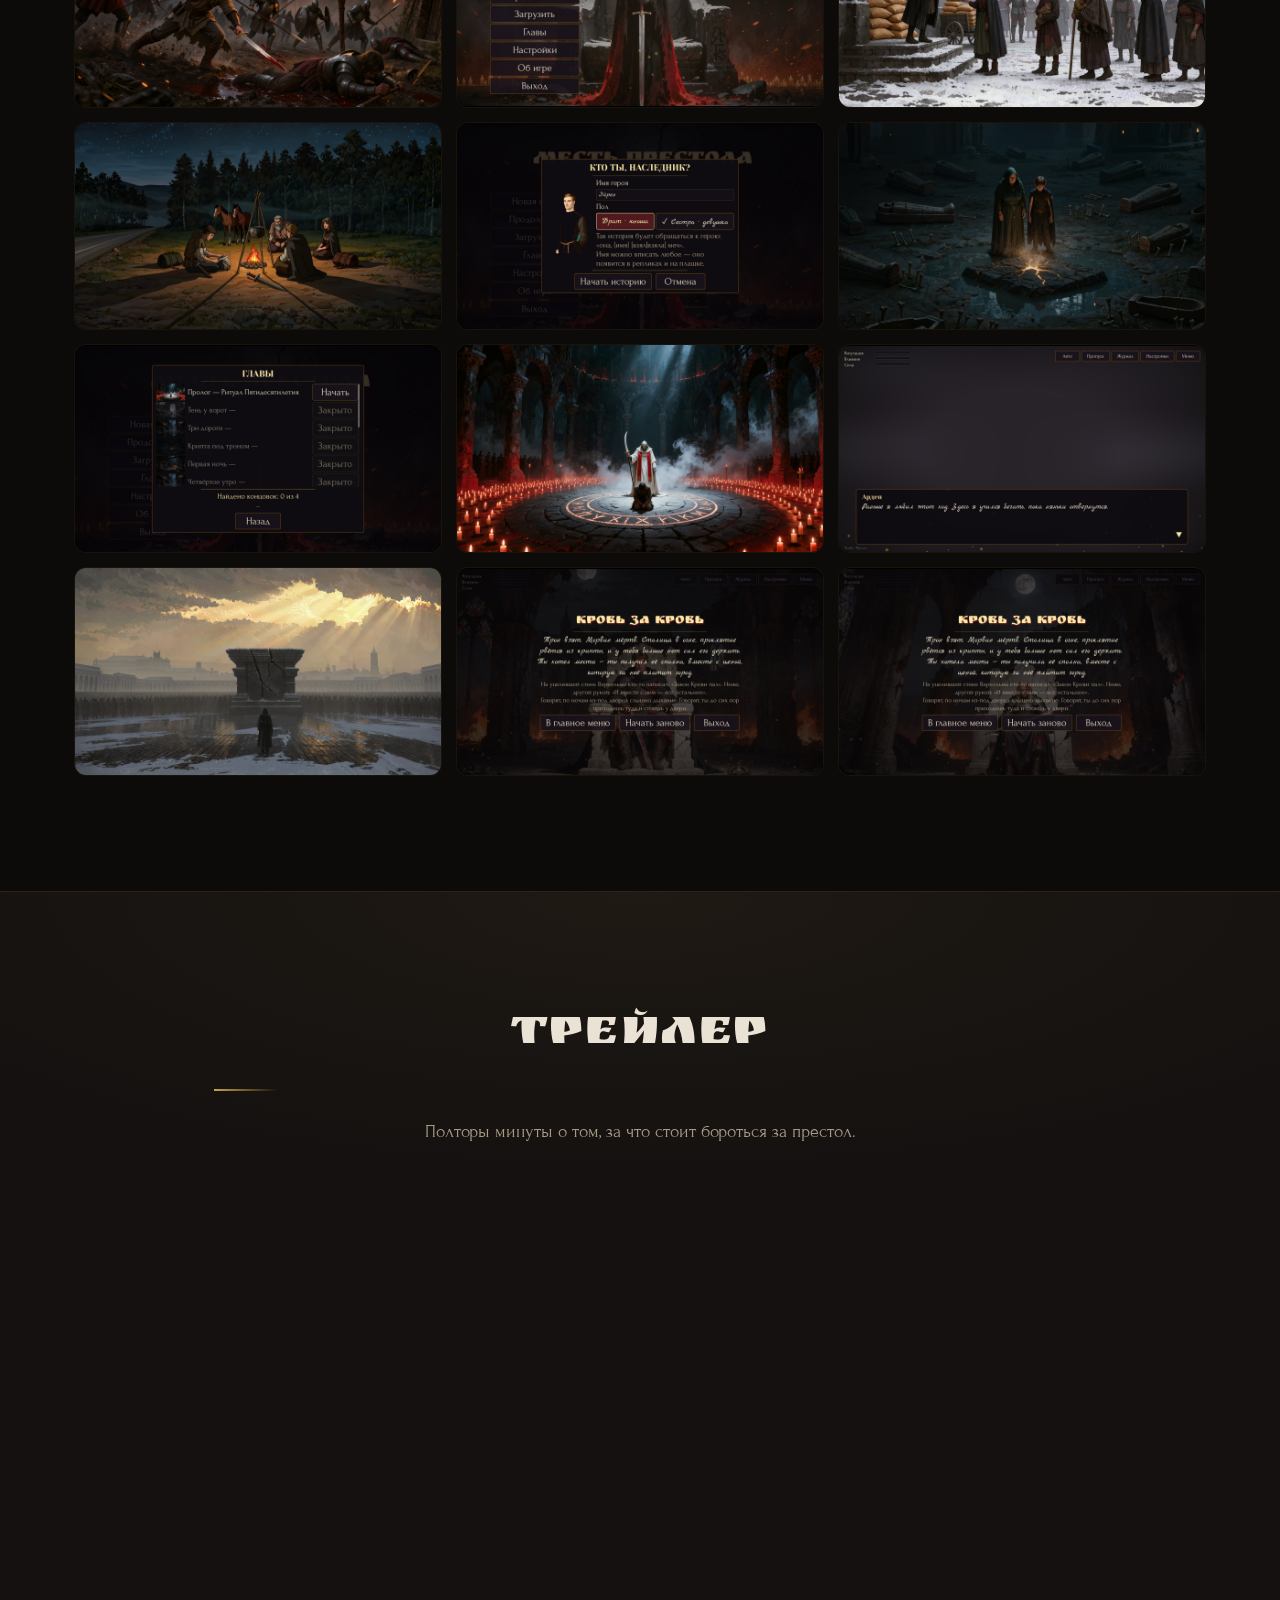
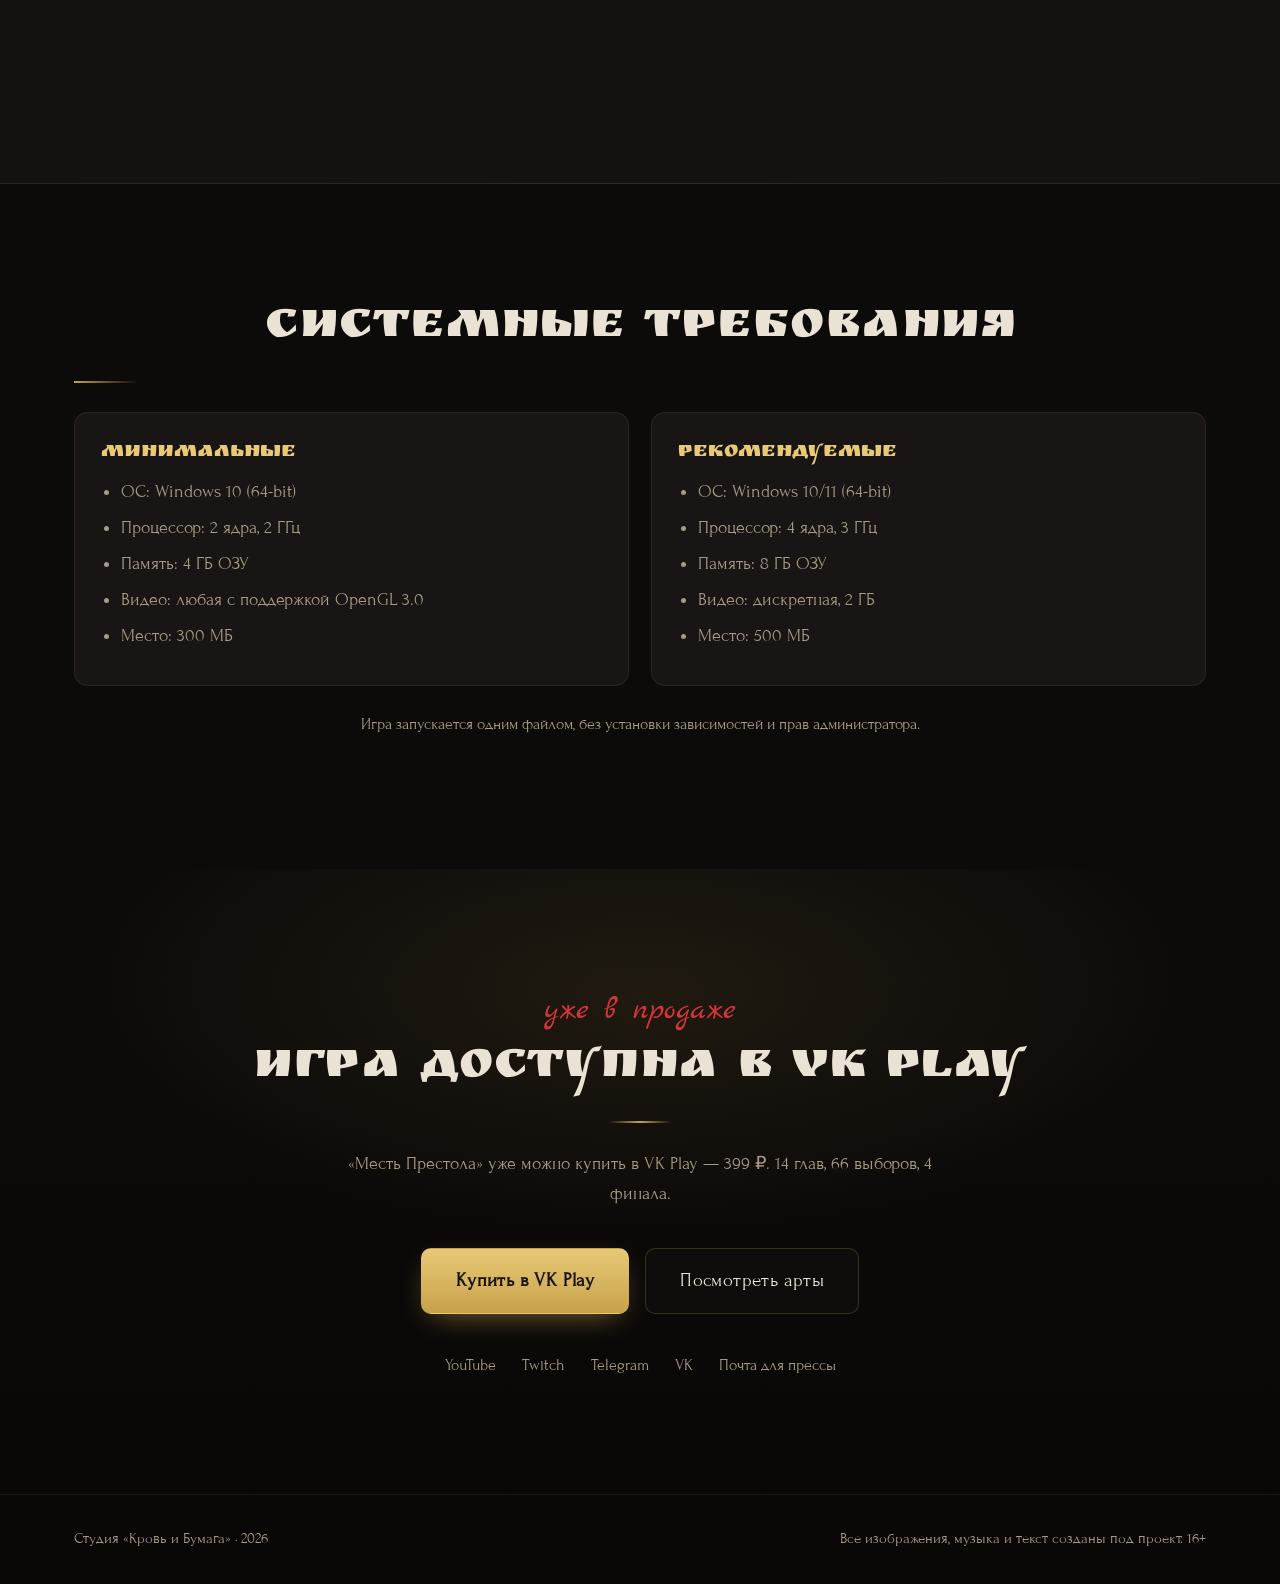
==== commit c409ee2c: "Сайт: кнопка в шапке ведёт на покупку в VK Play" ====
--- a/index.html
+++ b/index.html
@@ -58,7 +58,7 @@
       <a href="#trailer">Трейлер</a>
       <a href="#req">Требования</a>
     </nav>
-    <a class="btn btn-head" href="#soon">Скоро в VK Play</a>
+    <a class="btn btn-head" href="https://vkplay.ru/play/game/mest-prestola-50640/" target="_blank" rel="noopener">Купить</a>
     <button class="burger" id="burger" aria-label="Меню" aria-expanded="false">
       <span></span><span></span><span></span>
     </button>
